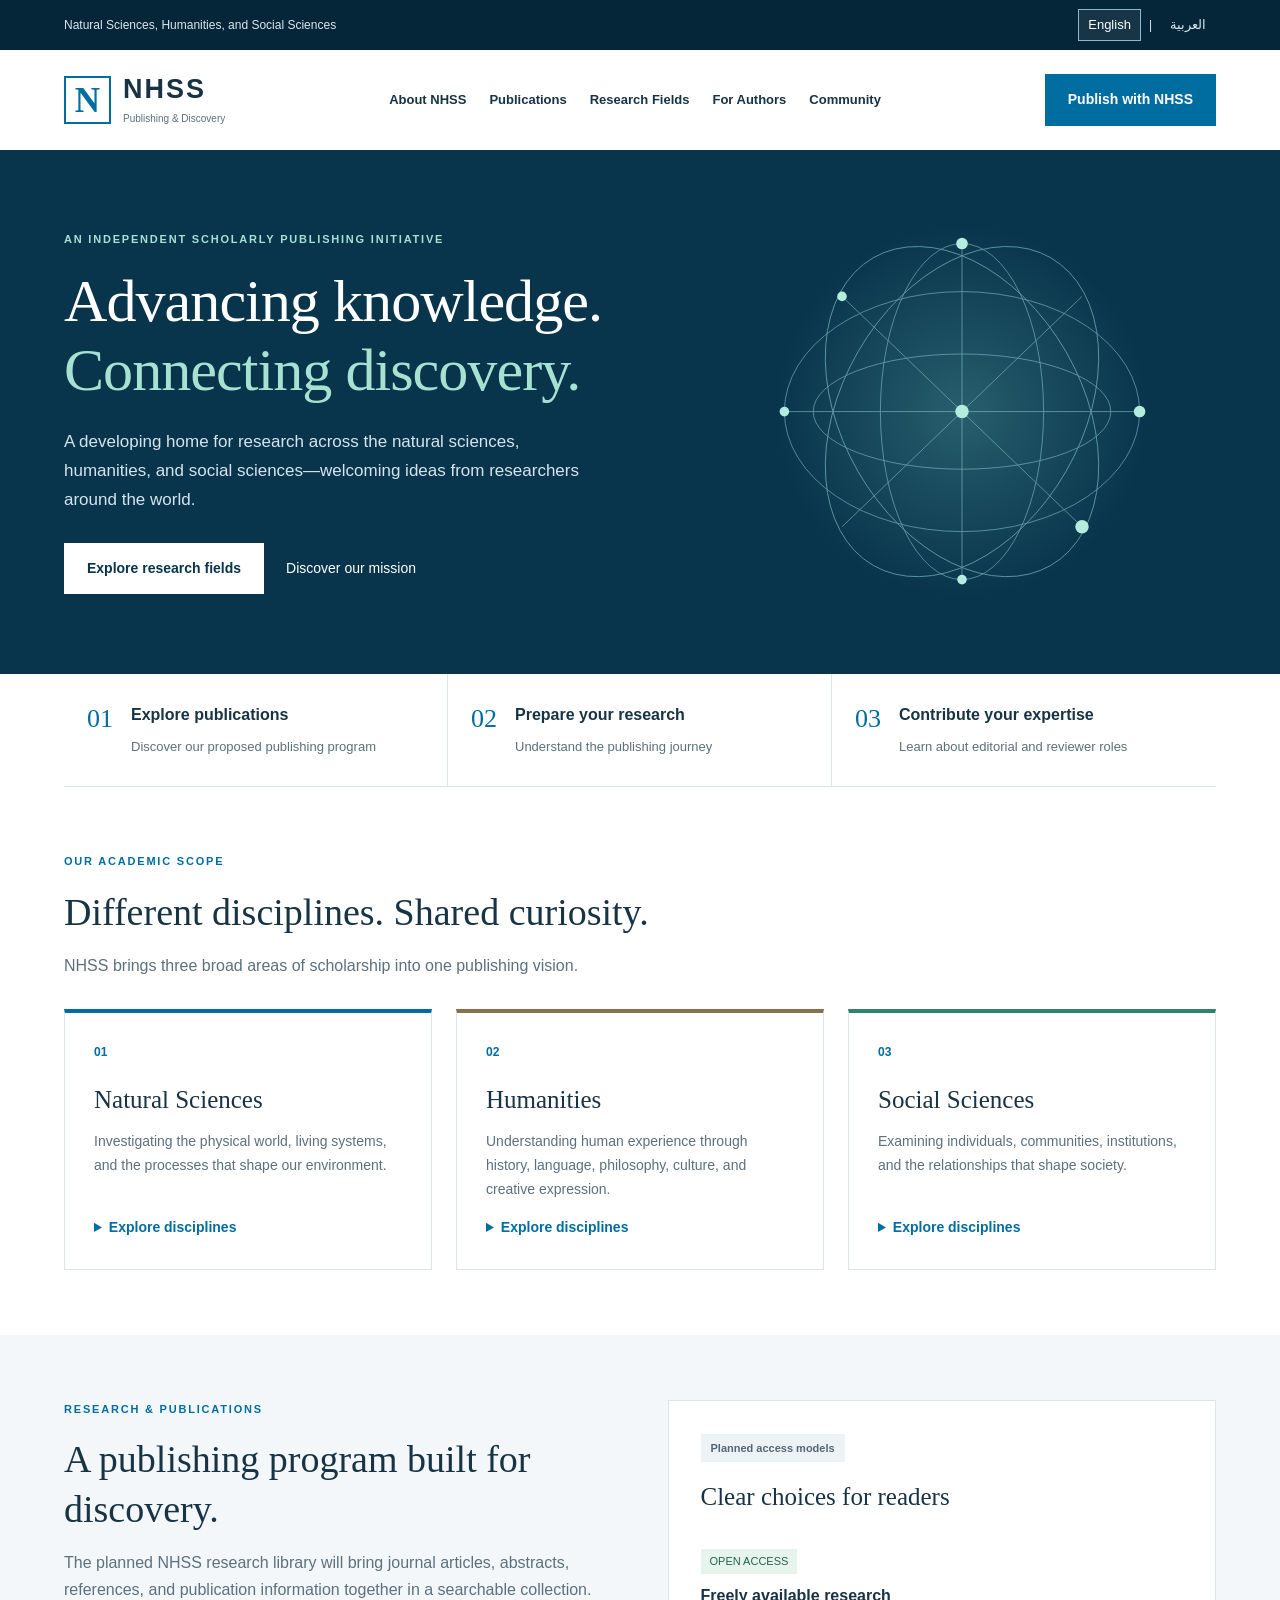
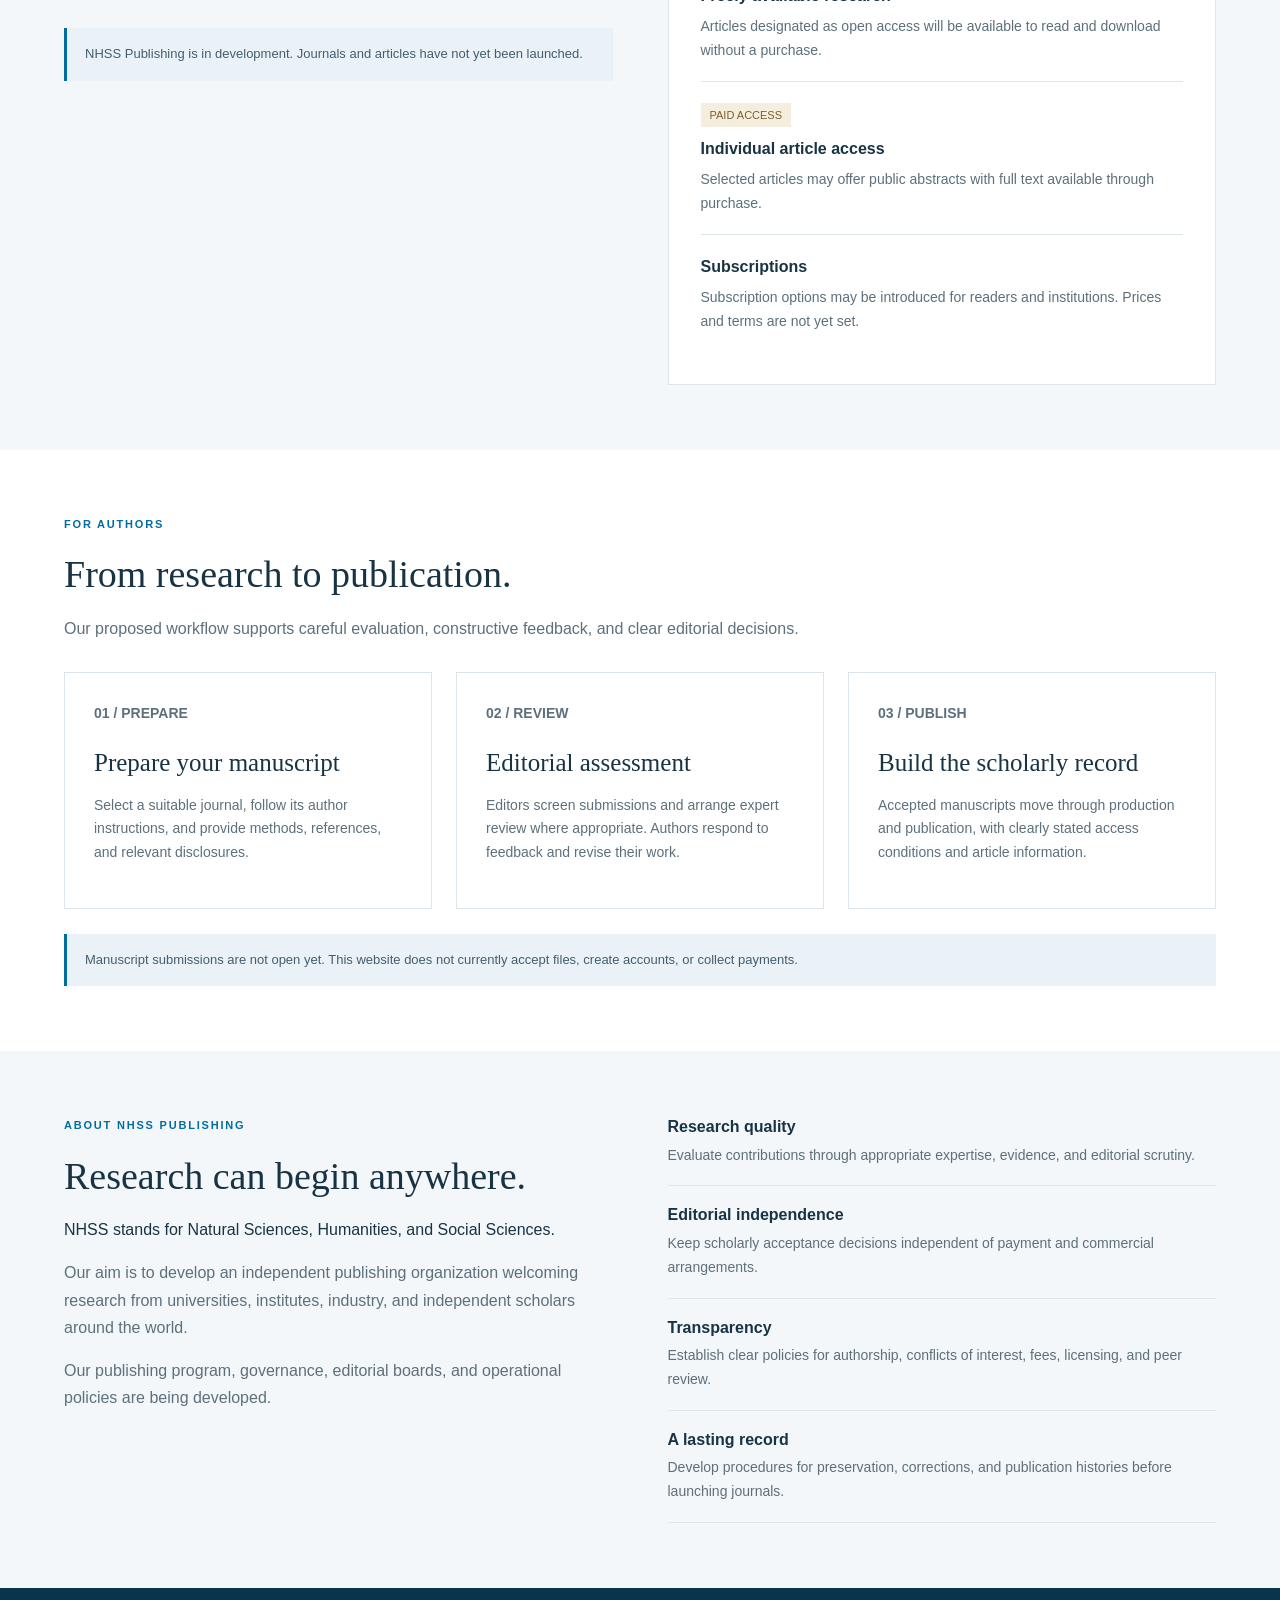
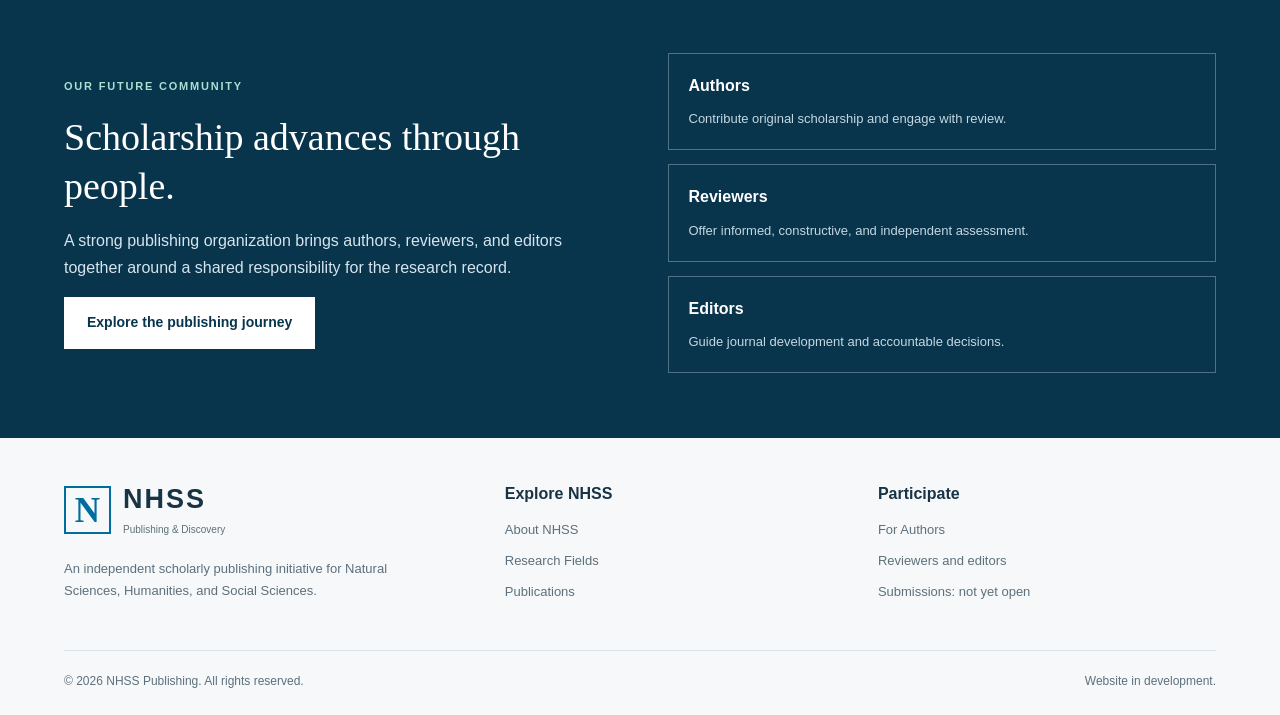
==== index.html @ a308e234 "Update print statement from 'Hello' to 'Goodbye'" ====
<!DOCTYPE html>
<html lang="en" dir="ltr">
<head>
  <meta charset="UTF-8">
  <meta name="viewport" content="width=device-width, initial-scale=1">

  <title>NHSS Publishing | Research & Discovery</title>

  <meta
    name="description"
    content="Independent scholarly publishing in Natural Sciences, Humanities, and Social Sciences."
  >

  <style>
    :root {
      --navy: #08344c;
      --dark: #052638;
      --blue: #006da0;
      --mint: #a7e1d2;
      --ink: #183344;
      --muted: #5d707c;
      --line: #dce5eb;
      --light: #f3f7fa;
    }

    * { box-sizing: border-box; }

    html {
      scroll-behavior: smooth;
      scroll-padding-top: 25px;
    }

    body {
      margin: 0;
      color: var(--ink);
      background: white;
      font-family: Arial, Tahoma, sans-serif;
      line-height: 1.7;
    }

    a { color: inherit; text-decoration: none; }
    button { font: inherit; cursor: pointer; }

    a:focus-visible,
    button:focus-visible,
    summary:focus-visible {
      outline: 3px solid #d79c28;
      outline-offset: 5px;
    }

    .container {
      width: min(1180px, 90%);
      margin-inline: auto;
    }

    .skip-link {
      position: absolute;
      top: -100px;
      inset-inline-start: 12px;
      z-index: 10;
      padding: 10px 16px;
      background: white;
    }

    .skip-link:focus { top: 12px; }

    .utility {
      background: var(--dark);
      color: #dbe8ef;
      font-size: 12px;
    }

    .utility-inner {
      display: flex;
      align-items: center;
      justify-content: space-between;
      gap: 15px;
      padding-block: 9px;
    }

    .languages {
      display: flex;
      align-items: center;
      gap: 8px;
      flex-shrink: 0;
    }

    .language-button {
      padding: 4px 9px;
      border: 1px solid transparent;
      background: transparent;
      color: #dbe8ef;
      font-size: 13px;
    }

    .language-button[aria-pressed="true"] {
      border-color: #8db7ca;
      color: white;
      background: #ffffff12;
    }

    .header-inner {
      display: flex;
      align-items: center;
      justify-content: space-between;
      gap: 24px;
      padding-block: 23px;
    }

    .brand {
      display: inline-flex;
      align-items: center;
      gap: 12px;
      flex-shrink: 0;
    }

    .brand-mark {
      display: grid;
      place-items: center;
      width: 47px;
      height: 48px;
      border: 2px solid var(--blue);
      color: var(--blue);
      font: bold 35px/1 Georgia, serif;
    }

    .brand-name {
      display: block;
      font-size: 27px;
      font-weight: 800;
      letter-spacing: 2px;
      line-height: 1.2;
    }

    .brand-subtitle {
      display: block;
      margin-top: 5px;
      font-size: 10px;
      color: var(--muted);
    }

    .main-nav {
      display: flex;
      align-items: center;
      gap: 23px;
      font-size: 13px;
      font-weight: bold;
    }

    .main-nav a:hover,
    .footer-links a:hover {
      color: var(--blue);
      text-decoration: underline;
      text-underline-offset: 5px;
    }

    .menu-toggle {
      display: none;
      padding: 7px 12px;
      border: 1px solid var(--line);
      background: white;
      color: var(--ink);
    }

    .button {
      display: inline-flex;
      align-items: center;
      justify-content: center;
      gap: 10px;
      padding: 13px 22px;
      border: 1px solid var(--blue);
      background: var(--blue);
      color: white;
      font-size: 14px;
      font-weight: bold;
    }

    .button:hover { background: #005781; }

    .button-light {
      background: white;
      color: var(--navy);
      border-color: white;
    }

    .button-light:hover { background: #eaf3f7; }

    .hero {
      overflow: hidden;
      background: var(--navy);
      color: white;
    }

    .hero-inner {
      display: grid;
      grid-template-columns: 1.2fr 1fr;
      align-items: center;
      gap: 35px;
      min-height: 480px;
      padding-block: 60px;
    }

    .eyebrow {
      margin: 0 0 17px;
      color: var(--blue);
      font-size: 11px;
      font-weight: bold;
      letter-spacing: 1.8px;
      text-transform: uppercase;
    }

    .hero .eyebrow,
    .community .eyebrow { color: var(--mint); }

    h1, h2, h3, p { margin-top: 0; }

    h1 {
      margin-bottom: 24px;
      font: normal clamp(40px, 4.7vw, 61px)/1.15 Georgia, serif;
      letter-spacing: -1px;
    }

    .hero-accent { color: var(--mint); }

    .hero-description {
      max-width: 540px;
      margin-bottom: 28px;
      color: #d6e5ed;
      font-size: 17px;
    }

    .hero-actions {
      display: flex;
      align-items: center;
      flex-wrap: wrap;
      gap: 22px;
    }

    .hero-link { font-size: 14px; }
    .hero-link:hover { text-decoration: underline; }

    .science-art {
      width: 100%;
      max-width: 480px;
      justify-self: center;
    }

    .pathways {
      display: grid;
      grid-template-columns: repeat(3, 1fr);
      border-bottom: 1px solid var(--line);
    }

    .pathway {
      display: flex;
      gap: 18px;
      padding: 27px 23px;
      border-inline-end: 1px solid var(--line);
    }

    .pathway:last-child { border-inline-end: 0; }
    .pathway:hover { background: var(--light); }

    .pathway-number {
      color: var(--blue);
      font: 26px/1.4 Georgia, serif;
    }

    .pathway strong {
      display: block;
      margin-bottom: 4px;
      font-size: 16px;
    }

    .pathway small {
      color: var(--muted);
      font-size: 13px;
    }

    .section { padding-block: 65px; }
    .section-light { background: var(--light); }

    h2 {
      margin-bottom: 15px;
      font: normal clamp(29px, 3vw, 38px)/1.3 Georgia, serif;
    }

    h3 {
      margin-bottom: 14px;
      font: normal 25px/1.35 Georgia, serif;
    }

    .section-intro {
      max-width: 740px;
      color: var(--muted);
    }

    .section-heading { margin-bottom: 30px; }

    .three-column {
      display: grid;
      grid-template-columns: repeat(3, 1fr);
      gap: 24px;
    }

    .field-card,
    .feature-card {
      display: flex;
      flex-direction: column;
      padding: 29px;
      border: 1px solid var(--line);
      background: white;
    }

    .field-card { border-top: 4px solid var(--blue); }
    .field-card:nth-child(2) { border-top-color: #8b6f47; }
    .field-card:nth-child(3) { border-top-color: #338270; }

    .field-index,
    .feature-step {
      margin-bottom: 20px;
      color: var(--blue);
      font-size: 12px;
      font-weight: bold;
    }

    .field-card p,
    .feature-card p {
      color: var(--muted);
      font-size: 14px;
    }

    details { margin-top: auto; }

    summary {
      color: var(--blue);
      font-size: 14px;
      font-weight: bold;
      cursor: pointer;
    }

    details ul {
      padding-inline-start: 22px;
      color: var(--muted);
      font-size: 14px;
    }

    .publication-layout,
    .mission-layout,
    .community-inner {
      display: grid;
      grid-template-columns: 1fr 1fr;
      gap: 55px;
    }

    .publication-panel {
      padding: 32px;
      border: 1px solid var(--line);
      background: white;
    }

    .status-label {
      display: inline-block;
      margin-bottom: 18px;
      padding: 5px 10px;
      background: #edf2f5;
      color: #516775;
      font-size: 11px;
      font-weight: bold;
    }

    .access-row {
      padding-block: 18px;
      border-bottom: 1px solid var(--line);
    }

    .access-row:last-child { border-bottom: 0; }
    .access-row strong { display: block; margin-bottom: 6px; }

    .access-row p {
      margin-bottom: 0;
      color: var(--muted);
      font-size: 14px;
    }

    .access-tag {
      display: inline-block;
      margin-bottom: 8px;
      padding: 3px 9px;
      background: #e7f4ed;
      color: #22634c;
      font-size: 11px;
    }

    .access-tag-paid {
      background: #f5eddd;
      color: #7c602d;
    }

    .notice {
      margin-top: 25px;
      padding: 15px 18px;
      border-inline-start: 3px solid var(--blue);
      background: #eaf2f7;
      color: #435e70;
      font-size: 13px;
    }

    .principle {
      padding: 18px 0;
      border-bottom: 1px solid var(--line);
    }

    .principle:first-child { padding-top: 0; }

    .principle h3,
    .footer-title {
      font-family: Arial, Tahoma, sans-serif;
      font-size: 16px;
      font-weight: bold;
      margin-bottom: 6px;
    }

    .principle p {
      margin-bottom: 0;
      color: var(--muted);
      font-size: 14px;
    }

    .community {
      background: var(--navy);
      color: white;
    }

    .community p { color: #d6e5ed; }
    .community-inner { align-items: center; }
    .community-options { display: grid; gap: 14px; }

    .community-option {
      padding: 18px 20px;
      border: 1px solid #507184;
    }

    .community-option strong { display: block; margin-bottom: 5px; }

    .community-option span {
      color: #c4d8e3;
      font-size: 13px;
    }

    footer {
      padding-block: 45px 24px;
      background: #f6f8fa;
    }

    .footer-top {
      display: grid;
      grid-template-columns: 1.2fr 1fr 1fr;
      gap: 35px;
    }

    .footer-description {
      max-width: 380px;
      margin-top: 20px;
      color: var(--muted);
      font-size: 13px;
    }

    .footer-title { margin-bottom: 14px; }

    .footer-links {
      display: grid;
      gap: 9px;
      color: var(--muted);
      font-size: 13px;
    }

    .footer-bottom {
      display: flex;
      justify-content: space-between;
      flex-wrap: wrap;
      gap: 10px;
      margin-top: 35px;
      padding-top: 20px;
      border-top: 1px solid var(--line);
      color: var(--muted);
      font-size: 12px;
    }

    html[lang="ar"] body { line-height: 1.95; }

    html[lang="ar"] h1,
    html[lang="ar"] h2,
    html[lang="ar"] h3 {
      font-family: Tahoma, Arial, sans-serif;
      letter-spacing: normal;
      line-height: 1.5;
    }

    html[lang="ar"] h1 {
      font-size: clamp(34px, 4vw, 51px);
    }

    html[lang="ar"] .eyebrow { letter-spacing: normal; }

    @media (max-width: 1000px) {
      .header-inner { flex-wrap: wrap; }

      .main-nav {
        justify-content: center;
        order: 3;
        width: 100%;
        flex-wrap: wrap;
      }

      .field-card { padding: 23px; }
      .publication-layout { gap: 30px; }
    }

    @media (max-width: 700px) {
      .container { width: 88%; }
      .utility-scope { display: none; }
      .utility-inner { justify-content: center; }
      .header-inner { gap: 18px; padding-block: 19px; }
      .brand-name { font-size: 23px; }
      .brand-mark { width: 42px; height: 44px; font-size: 31px; }
      .menu-toggle { display: block; }
      .header-action { display: none; }

      .main-nav {
        display: none;
        flex-direction: column;
        align-items: flex-start;
        gap: 16px;
        padding-top: 15px;
      }

      .main-nav.open { display: flex; }

      .hero-inner {
        grid-template-columns: 1fr;
        padding-block: 42px 20px;
      }

      .hero-description { font-size: 16px; }
      .science-art { max-width: 290px; max-height: 220px; }

      .pathways,
      .three-column,
      .publication-layout,
      .mission-layout,
      .community-inner,
      .footer-top {
        grid-template-columns: 1fr;
      }

      .pathway {
        padding: 20px 0;
        border-inline-end: 0;
        border-bottom: 1px solid var(--line);
      }

      .pathway:last-child { border-bottom: 0; }
      .section { padding-block: 44px; }
      .mission-layout, .community-inner { gap: 30px; }
    }

    @media (prefers-reduced-motion: reduce) {
      html { scroll-behavior: auto; }
    }
  </style>
</head>

<body>
  <a class="skip-link" href="#main-content" data-i18n="skip">
    Skip to content
  </a>

  <div class="utility">
    <div class="container utility-inner">
      <span class="utility-scope" data-i18n="scope">
        Natural Sciences, Humanities, and Social Sciences
      </span>

      <div class="languages" role="group" aria-label="Language / اللغة">
        <button
          type="button"
          class="language-button"
          data-language="en"
          aria-pressed="true"
          lang="en"
        >English</button>

        <span aria-hidden="true">|</span>

        <button
          type="button"
          class="language-button"
          data-language="ar"
          aria-pressed="false"
          lang="ar"
        >العربية</button>
      </div>
    </div>
  </div>

  <header>
    <div class="container header-inner">
      <a class="brand" href="#home">
        <span class="brand-mark" aria-hidden="true">N</span>
        <span>
          <bdi class="brand-name">NHSS</bdi>
          <span class="brand-subtitle" data-i18n="brandSubtitle">
            Publishing & Discovery
          </span>
        </span>
      </a>

      <button
          class="menu-toggle"
          type="button"
          aria-controls="main-navigation"
          aria-expanded="false"
          data-i18n="menu"
      >Menu</button>

      <nav class="main-nav" id="main-navigation" aria-label="Main navigation">
        <a href="#about" data-i18n="navAbout">About NHSS</a>
        <a href="#publications" data-i18n="navPublications">Publications</a>
        <a href="#research-fields" data-i18n="navFields">Research Fields</a>
        <a href="#authors" data-i18n="navAuthors">For Authors</a>
        <a href="#community" data-i18n="navCommunity">Community</a>
      </nav>

      <a class="button header-action" href="#authors" data-i18n="publishButton">
        Publish with NHSS
      </a>
    </div>
  </header>

  <main id="main-content">
    <section class="hero" id="home" aria-labelledby="hero-title">
      <div class="container hero-inner">
        <div>
          <p class="eyebrow" data-i18n="heroEyebrow">
            An independent scholarly publishing initiative
          </p>

          <h1 id="hero-title">
            <span data-i18n="heroTitle">Advancing knowledge.</span><br>
            <span class="hero-accent" data-i18n="heroAccent">
              Connecting discovery.
            </span>
          </h1>

          <p class="hero-description" data-i18n="heroDescription">
            A developing home for research across the natural sciences,
            humanities, and social sciences—welcoming ideas from
            researchers around the world.
          </p>

          <div class="hero-actions">
            <a class="button button-light" href="#research-fields"
               data-i18n="exploreButton">Explore research fields</a>

            <a class="hero-link" href="#about" data-i18n="missionButton">
              Discover our mission
            </a>
          </div>
        </div>

        <svg class="science-art" viewBox="0 0 500 420"
             aria-hidden="true" focusable="false">
          <defs>
            <radialGradient id="glow">
              <stop offset="0%" stop-color="#85dfcf" stop-opacity=".25"/>
              <stop offset="100%" stop-color="#85dfcf" stop-opacity="0"/>
            </radialGradient>
          </defs>

          <circle cx="250" cy="210" r="195" fill="url(#glow)"/>

          <g fill="none" stroke="#8cc6d1" stroke-width=".9" opacity=".65">
            <ellipse cx="250" cy="210" rx="185" ry="125"/>
            <ellipse cx="250" cy="210" rx="185" ry="125"
                     transform="rotate(60 250 210)"/>
            <ellipse cx="250" cy="210" rx="185" ry="125"
                     transform="rotate(120 250 210)"/>
            <ellipse cx="250" cy="210" rx="85" ry="175"/>
            <ellipse cx="250" cy="210" rx="155" ry="60"/>
            <path d="M65 210H435 M250 35V385"/>
            <path d="M125 90L375 330 M125 330L375 90"/>
          </g>

          <g fill="#b4eddd">
            <circle cx="250" cy="35" r="6"/>
            <circle cx="65" cy="210" r="5"/>
            <circle cx="435" cy="210" r="6"/>
            <circle cx="250" cy="385" r="5"/>
            <circle cx="125" cy="90" r="5"/>
            <circle cx="375" cy="330" r="7"/>
            <circle cx="250" cy="210" r="7"/>
          </g>
        </svg>
      </div>
    </section>

    <div class="container pathways">
      <a class="pathway" href="#publications">
        <span class="pathway-number">01</span>
        <span>
          <strong data-i18n="path1Title">Explore publications</strong>
          <small data-i18n="path1Text">Discover our proposed publishing program</small>
        </span>
      </a>

      <a class="pathway" href="#authors">
        <span class="pathway-number">02</span>
        <span>
          <strong data-i18n="path2Title">Prepare your research</strong>
          <small data-i18n="path2Text">Understand the publishing journey</small>
        </span>
      </a>

      <a class="pathway" href="#community">
        <span class="pathway-number">03</span>
        <span>
          <strong data-i18n="path3Title">Contribute your expertise</strong>
          <small data-i18n="path3Text">Learn about editorial and reviewer roles</small>
        </span>
      </a>
    </div>

    <section class="section" id="research-fields">
      <div class="container">
        <div class="section-heading">
          <p class="eyebrow" data-i18n="fieldsEyebrow">Our academic scope</p>
          <h2 data-i18n="fieldsTitle">Different disciplines. Shared curiosity.</h2>
          <p class="section-intro" data-i18n="fieldsIntro">
            NHSS brings three broad areas of scholarship into one publishing vision.
          </p>
        </div>

        <div class="three-column">
          <article class="field-card">
            <span class="field-index">01</span>
            <h3 data-i18n="naturalTitle">Natural Sciences</h3>
            <p data-i18n="naturalText">
              Investigating the physical world, living systems, and the
              processes that shape our environment.
            </p>
            <details>
              <summary data-i18n="disciplines">Explore disciplines</summary>
              <ul>
                <li data-i18n="natural1">Physics and astronomy</li>
                <li data-i18n="natural2">Chemistry</li>
                <li data-i18n="natural3">Biology and life sciences</li>
                <li data-i18n="natural4">Earth and environmental sciences</li>
              </ul>
            </details>
          </article>

          <article class="field-card">
            <span class="field-index">02</span>
            <h3 data-i18n="humanitiesTitle">Humanities</h3>
            <p data-i18n="humanitiesText">
              Understanding human experience through history, language,
              philosophy, culture, and creative expression.
            </p>
            <details>
              <summary data-i18n="disciplines">Explore disciplines</summary>
              <ul>
                <li data-i18n="humanities1">History and archaeology</li>
                <li data-i18n="humanities2">Languages and literature</li>
                <li data-i18n="humanities3">Philosophy</li>
                <li data-i18n="humanities4">Arts and cultural studies</li>
              </ul>
            </details>
          </article>

          <article class="field-card">
            <span class="field-index">03</span>
            <h3 data-i18n="socialTitle">Social Sciences</h3>
            <p data-i18n="socialText">
              Examining individuals, communities, institutions, and
              the relationships that shape society.
            </p>
            <details>
              <summary data-i18n="disciplines">Explore disciplines</summary>
              <ul>
                <li data-i18n="social1">Psychology and sociology</li>
                <li data-i18n="social2">Economics</li>
                <li data-i18n="social3">Political science</li>
                <li data-i18n="social4">Anthropology and education</li>
              </ul>
            </details>
          </article>
        </div>
      </div>
    </section>

    <section class="section section-light" id="publications">
      <div class="container publication-layout">
        <div>
          <p class="eyebrow" data-i18n="publicationsEyebrow">Research & publications</p>
          <h2 data-i18n="publicationsTitle">
            A publishing program built for discovery.
          </h2>
          <p class="section-intro" data-i18n="publicationsIntro">
            The planned NHSS research library will bring journal articles,
            abstracts, references, and publication information together
            in a searchable collection.
          </p>
          <div class="notice" data-i18n="launchNotice">
            NHSS Publishing is in development. Journals and articles
            have not yet been launched.
          </div>
        </div>

        <div class="publication-panel">
          <span class="status-label" data-i18n="accessLabel">Planned access models</span>
          <h3 data-i18n="accessTitle">Clear choices for readers</h3>

          <div class="access-row">
            <span class="access-tag" data-i18n="openTag">OPEN ACCESS</span>
            <strong data-i18n="openTitle">Freely available research</strong>
            <p data-i18n="openText">
              Articles designated as open access will be available
              to read and download without a purchase.
            </p>
          </div>

          <div class="access-row">
            <span class="access-tag access-tag-paid" data-i18n="paidTag">PAID ACCESS</span>
            <strong data-i18n="paidTitle">Individual article access</strong>
            <p data-i18n="paidText">
              Selected articles may offer public abstracts with full text
              available through purchase.
            </p>
          </div>

          <div class="access-row">
            <strong data-i18n="subscriptionTitle">Subscriptions</strong>
            <p data-i18n="subscriptionText">
              Subscription options may be introduced for readers and
              institutions. Prices and terms are not yet set.
            </p>
          </div>
        </div>
      </div>
    </section>

    <section class="section" id="authors">
      <div class="container">
        <div class="section-heading">
          <p class="eyebrow" data-i18n="authorsEyebrow">For authors</p>
          <h2 data-i18n="authorsTitle">From research to publication.</h2>
          <p class="section-intro" data-i18n="authorsIntro">
            Our proposed workflow supports careful evaluation, constructive
            feedback, and clear editorial decisions.
          </p>
        </div>

        <div class="three-column">
          <article class="feature-card">
            <p class="feature-step" data-i18n="step1">01 / PREPARE</p>
            <h3 data-i18n="prepareTitle">Prepare your manuscript</h3>
            <p data-i18n="prepareText">
              Select a suitable journal, follow its author instructions,
              and provide methods, references, and relevant disclosures.
            </p>
          </article>

          <article class="feature-card">
            <p class="feature-step" data-i18n="step2">02 / REVIEW</p>
            <h3 data-i18n="reviewTitle">Editorial assessment</h3>
            <p data-i18n="reviewText">
              Editors screen submissions and arrange expert review where
              appropriate. Authors respond to feedback and revise their work.
            </p>
          </article>

          <article class="feature-card">
            <p class="feature-step" data-i18n="step3">03 / PUBLISH</p>
            <h3 data-i18n="recordTitle">Build the scholarly record</h3>
            <p data-i18n="recordText">
              Accepted manuscripts move through production and publication,
              with clearly stated access conditions and article information.
            </p>
          </article>
        </div>

        <div class="notice" data-i18n="submissionNotice">
          Manuscript submissions are not open yet. This website does not
          currently accept files, create accounts, or collect payments.
        </div>
      </div>
    </section>

    <section class="section section-light" id="about">
      <div class="container mission-layout">
        <div>
          <p class="eyebrow" data-i18n="aboutEyebrow">About NHSS Publishing</p>
          <h2 data-i18n="aboutTitle">Research can begin anywhere.</h2>

          <p data-i18n="aboutMeaning">
            NHSS stands for Natural Sciences, Humanities, and Social Sciences.
          </p>

          <p class="section-intro" data-i18n="aboutText">
            Our aim is to develop an independent publishing organization
            welcoming research from universities, institutes, industry,
            and independent scholars around the world.
          </p>

          <p class="section-intro" data-i18n="aboutStatus">
            Our publishing program, governance, editorial boards, and
            operational policies are being developed.
          </p>
        </div>

        <div>
          <article class="principle">
            <h3 data-i18n="qualityTitle">Research quality</h3>
            <p data-i18n="qualityText">
              Evaluate contributions through appropriate expertise,
              evidence, and editorial scrutiny.
            </p>
          </article>

          <article class="principle">
            <h3 data-i18n="independenceTitle">Editorial independence</h3>
            <p data-i18n="independenceText">
              Keep scholarly acceptance decisions independent of payment
              and commercial arrangements.
            </p>
          </article>

          <article class="principle">
            <h3 data-i18n="transparencyTitle">Transparency</h3>
            <p data-i18n="transparencyText">
              Establish clear policies for authorship, conflicts of interest,
              fees, licensing, and peer review.
            </p>
          </article>

          <article class="principle">
            <h3 data-i18n="preservationTitle">A lasting record</h3>
            <p data-i18n="preservationText">
              Develop procedures for preservation, corrections, and
              publication histories before launching journals.
            </p>
          </article>
        </div>
      </div>
    </section>

    <section class="section community" id="community">
      <div class="container community-inner">
        <div>
          <p class="eyebrow" data-i18n="communityEyebrow">Our future community</p>
          <h2 data-i18n="communityTitle">Scholarship advances through people.</h2>
          <p data-i18n="communityText">
            A strong publishing organization brings authors, reviewers,
            and editors together around a shared responsibility
            for the research record.
          </p>
          <a class="button button-light" href="#authors" data-i18n="journeyButton">
            Explore the publishing journey
          </a>
        </div>

        <div class="community-options">
          <div class="community-option">
            <strong data-i18n="roleAuthors">Authors</strong>
            <span data-i18n="roleAuthorsText">
              Contribute original scholarship and engage with review.
            </span>
          </div>

          <div class="community-option">
            <strong data-i18n="roleReviewers">Reviewers</strong>
            <span data-i18n="roleReviewersText">
              Offer informed, constructive, and independent assessment.
            </span>
          </div>

          <div class="community-option">
            <strong data-i18n="roleEditors">Editors</strong>
            <span data-i18n="roleEditorsText">
              Guide journal development and accountable decisions.
            </span>
          </div>
        </div>
      </div>
    </section>
  </main>

  <footer>
    <div class="container">
      <div class="footer-top">
        <div>
          <a class="brand" href="#home">
            <span class="brand-mark" aria-hidden="true">N</span>
            <span>
              <bdi class="brand-name">NHSS</bdi>
              <span class="brand-subtitle" data-i18n="brandSubtitle">
                Publishing & Discovery
              </span>
            </span>
          </a>

          <p class="footer-description" data-i18n="footerDescription">
            An independent scholarly publishing initiative for Natural
            Sciences, Humanities, and Social Sciences.
          </p>
        </div>

        <div>
          <h3 class="footer-title" data-i18n="footerExplore">Explore NHSS</h3>
          <nav class="footer-links" id="footer-navigation" aria-label="Footer navigation">
            <a href="#about" data-i18n="navAbout">About NHSS</a>
            <a href="#research-fields" data-i18n="navFields">Research Fields</a>
            <a href="#publications" data-i18n="navPublications">Publications</a>
          </nav>
        </div>

        <div>
          <h3 class="footer-title" data-i18n="footerParticipate">Participate</h3>
          <div class="footer-links">
            <a href="#authors" data-i18n="navAuthors">For Authors</a>
            <a href="#community" data-i18n="footerReviewers">Reviewers and editors</a>
            <span data-i18n="footerSubmissions">Submissions: not yet open</span>
          </div>
        </div>
      </div>

      <div class="footer-bottom">
        <span>
          © <span id="copyright-year"></span>
          <bdi>NHSS</bdi>
          <span data-i18n="copyright">Publishing. All rights reserved.</span>
        </span>

        <span data-i18n="development">Website in development.</span>
      </div>
    </div>
  </footer>

  <script>
    const english = {};

    document.querySelectorAll("[data-i18n]").forEach(function (element) {
      english[element.dataset.i18n] = element.textContent.trim();
    });

    const arabic = {
      skip: "انتقل إلى المحتوى",
      scope: "العلوم الطبيعية والإنسانية والاجتماعية",
      brandSubtitle: "النشر العلمي والاكتشاف",
      menu: "القائمة",
      navAbout: "عن NHSS",
      navPublications: "المنشورات",
      navFields: "المجالات البحثية",
      navAuthors: "للمؤلفين",
      navCommunity: "المجتمع العلمي",
      publishButton: "انشر مع NHSS",

      heroEyebrow: "مبادرة مستقلة للنشر العلمي",
      heroTitle: "نرتقي بالمعرفة.",
      heroAccent: "ونفتح آفاق الاكتشاف.",
      heroDescription:
        "منصة قيد التطوير للبحوث في العلوم الطبيعية والإنسانية والاجتماعية، ترحّب بأفكار الباحثين من مختلف أنحاء العالم.",
      exploreButton: "استكشف المجالات البحثية",
      missionButton: "تعرّف على رسالتنا",

      path1Title: "استكشف المنشورات",
      path1Text: "تعرّف على برنامجنا المقترح للنشر العلمي",
      path2Title: "جهّز بحثك للنشر",
      path2Text: "تعرّف على مراحل النشر",
      path3Title: "ساهم بخبرتك",
      path3Text: "تعرّف على أدوار المحررين والمحكّمين",

      fieldsEyebrow: "نطاقنا الأكاديمي",
      fieldsTitle: "تخصصات متنوعة وشغف مشترك بالمعرفة.",
      fieldsIntro:
        "تجمع NHSS ثلاثة مجالات أكاديمية واسعة ضمن رؤية واحدة للنشر العلمي.",
      disciplines: "استكشف التخصصات",

      naturalTitle: "العلوم الطبيعية",
      naturalText:
        "دراسة العالم المادي والأنظمة الحية والعمليات التي تشكّل بيئتنا.",
      natural1: "الفيزياء وعلم الفلك",
      natural2: "الكيمياء",
      natural3: "الأحياء وعلوم الحياة",
      natural4: "علوم الأرض والبيئة",

      humanitiesTitle: "العلوم الإنسانية",
      humanitiesText:
        "فهم التجربة الإنسانية من خلال التاريخ واللغة والفلسفة والثقافة والتعبير الإبداعي.",
      humanities1: "التاريخ وعلم الآثار",
      humanities2: "اللغات والآداب",
      humanities3: "الفلسفة",
      humanities4: "الفنون والدراسات الثقافية",

      socialTitle: "العلوم الاجتماعية",
      socialText:
        "دراسة الأفراد والمجتمعات والمؤسسات والعلاقات التي تشكّل الحياة الاجتماعية.",
      social1: "علم النفس وعلم الاجتماع",
      social2: "الاقتصاد",
      social3: "العلوم السياسية",
      social4: "الأنثروبولوجيا والتربية",

      publicationsEyebrow: "البحوث والمنشورات",
      publicationsTitle: "برنامج نشر يفتح آفاق الاكتشاف.",
      publicationsIntro:
        "ستجمع مكتبة NHSS البحثية المخطط لها مقالات المجلات والملخصات والمراجع ومعلومات النشر ضمن مجموعة قابلة للبحث.",
      launchNotice:
        "منصة NHSS للنشر العلمي قيد التطوير. لم تُطلق المجلات أو المقالات بعد.",
      accessLabel: "نماذج الوصول المخطط لها",
      accessTitle: "خيارات واضحة للقرّاء",

      openTag: "الوصول المفتوح",
      openTitle: "بحوث متاحة مجانًا",
      openText:
        "ستكون المقالات المنشورة بنظام الوصول المفتوح متاحة للقراءة والتنزيل دون شراء.",
      paidTag: "الوصول المدفوع",
      paidTitle: "الوصول إلى مقالات منفردة",
      paidText:
        "قد تتاح ملخصات بعض المقالات للجميع، مع إمكانية شراء الوصول إلى النص الكامل.",
      subscriptionTitle: "الاشتراكات",
      subscriptionText:
        "قد تُطرح خيارات اشتراك للأفراد والمؤسسات. لم تُحدّد الأسعار والشروط بعد.",

      authorsEyebrow: "للمؤلفين",
      authorsTitle: "من البحث إلى النشر.",
      authorsIntro:
        "يدعم مسار العمل المقترح التقييم الدقيق والملاحظات البنّاءة والقرارات التحريرية الواضحة.",
      step1: "01 / الإعداد",
      prepareTitle: "جهّز مخطوطتك البحثية",
      prepareText:
        "اختر المجلة المناسبة واتبع إرشادات المؤلفين، مع توضيح المنهجية والمراجع والإفصاحات ذات الصلة.",
      step2: "02 / التحكيم",
      reviewTitle: "التقييم والتحكيم العلمي",
      reviewText:
        "يفحص المحررون المخطوطات ويرتبون تحكيمها بواسطة مختصين عند الاقتضاء. ويستجيب المؤلفون للملاحظات ويعدّلون أعمالهم.",
      step3: "03 / النشر",
      recordTitle: "المساهمة في السجل العلمي",
      recordText:
        "تنتقل المخطوطات المقبولة إلى الإعداد النهائي والنشر، مع توضيح شروط الوصول ومعلومات المقالة.",
      submissionNotice:
        "لم يُفتح استقبال المخطوطات بعد. لا يقبل هذا الموقع حاليًا الملفات، ولا ينشئ حسابات، ولا يستقبل مدفوعات.",

      aboutEyebrow: "عن NHSS للنشر العلمي",
      aboutTitle: "يمكن أن يبدأ البحث من أي مكان.",
      aboutMeaning:
        "يرمز اسم NHSS إلى العلوم الطبيعية والإنسانية والاجتماعية.",
      aboutText:
        "نسعى إلى تطوير مؤسسة مستقلة للنشر العلمي ترحّب ببحوث الجامعات والمعاهد والقطاع الصناعي والباحثين المستقلين حول العالم.",
      aboutStatus:
        "يجري العمل على تطوير برنامج النشر والحوكمة وهيئات التحرير والسياسات التشغيلية.",

      qualityTitle: "جودة البحث",
      qualityText:
        "تقييم المساهمات بالاستعانة بالخبرات المناسبة والأدلة والفحص التحريري.",
      independenceTitle: "الاستقلالية التحريرية",
      independenceText:
        "فصل قرارات القبول العلمي عن المدفوعات والترتيبات التجارية.",
      transparencyTitle: "الشفافية",
      transparencyText:
        "وضع سياسات واضحة للتأليف وتضارب المصالح والرسوم والتراخيص والتحكيم العلمي.",
      preservationTitle: "سجل علمي دائم",
      preservationText:
        "تطوير إجراءات الحفظ والتصحيح وتوثيق تاريخ النشر قبل إطلاق المجلات.",

      communityEyebrow: "مجتمعنا العلمي المستقبلي",
      communityTitle: "يتقدّم العلم بجهود الإنسان.",
      communityText:
        "تجمع مؤسسة النشر القوية المؤلفين والمحكّمين والمحررين حول مسؤولية مشتركة تجاه السجل البحثي.",
      journeyButton: "استكشف مراحل النشر",
      roleAuthors: "المؤلفون",
      roleAuthorsText:
        "تقديم أعمال علمية أصيلة والتفاعل مع عملية التحكيم.",
      roleReviewers: "المحكّمون",
      roleReviewersText:
        "تقديم تقييم متخصّص وبنّاء ومستقل.",
      roleEditors: "المحررون",
      roleEditorsText:
        "توجيه تطوير المجلات واتخاذ قرارات تحريرية مسؤولة.",

      footerDescription:
        "مبادرة مستقلة للنشر العلمي في العلوم الطبيعية والإنسانية والاجتماعية.",
      footerExplore: "استكشف NHSS",
      footerParticipate: "المشاركة",
      footerReviewers: "المحكّمون والمحررون",
      footerSubmissions: "استقبال البحوث: لم يُفتح بعد",
      copyright: "للنشر العلمي. جميع الحقوق محفوظة.",
      development: "الموقع قيد التطوير."
    };

    const metadata = {
      en: {
        title: "NHSS Publishing | Research & Discovery",
        description:
          "Independent scholarly publishing in Natural Sciences, Humanities, and Social Sciences.",
        mainNav: "Main navigation",
        footerNav: "Footer navigation"
      },
      ar: {
        title: "NHSS للنشر العلمي | البحث والاكتشاف",
        description:
          "مبادرة مستقلة للنشر العلمي في العلوم الطبيعية والإنسانية والاجتماعية.",
        mainNav: "التنقل الرئيسي",
        footerNav: "روابط التذييل"
      }
    };

    const menuButton = document.querySelector(".menu-toggle");
    const navigation = document.querySelector("#main-navigation");

    function closeMenu() {
      navigation.classList.remove("open");
      menuButton.setAttribute("aria-expanded", "false");
    }

    function setLanguage(language) {
      const lang = language === "ar" ? "ar" : "en";
      const dictionary = lang === "ar" ? arabic : english;

      document.documentElement.lang = lang;
      document.documentElement.dir = lang === "ar" ? "rtl" : "ltr";

      document.querySelectorAll("[data-i18n]").forEach(function (element) {
        const key = element.dataset.i18n;
        element.textContent = dictionary[key] || english[key] || "";
      });

      document.querySelectorAll("[data-language]").forEach(function (button) {
        button.setAttribute(
          "aria-pressed",
          String(button.dataset.language === lang)
        );
      });

      document.title = metadata[lang].title;

      document.querySelector('meta[name="description"]').content =
        metadata[lang].description;

      navigation.setAttribute("aria-label", metadata[lang].mainNav);

      document.querySelector("#footer-navigation").setAttribute(
        "aria-label",
        metadata[lang].footerNav
      );

      closeMenu();

      try {
        localStorage.setItem("nhss-language", lang);
      } catch (error) {
        // Language switching still works if browser storage is unavailable.
      }
    }

    document.querySelectorAll("[data-language]").forEach(function (button) {
      button.addEventListener("click", function () {
        setLanguage(button.dataset.language);
      });
    });

    menuButton.addEventListener("click", function () {
      const isOpen = navigation.classList.toggle("open");
      menuButton.setAttribute("aria-expanded", String(isOpen));
    });

    navigation.querySelectorAll("a").forEach(function (link) {
      link.addEventListener("click", closeMenu);
    });

    document.addEventListener("keydown", function (event) {
      if (event.key === "Escape" && navigation.classList.contains("open")) {
        closeMenu();
        menuButton.focus();
      }
    });

    document.querySelector("#copyright-year").textContent =
      new Date().getFullYear();

    let savedLanguage = "en";

    try {
      savedLanguage = localStorage.getItem("nhss-language") || "en";
    } catch (error) {
      // English is the default.
    }

    setLanguage(savedLanguage);
  </script>
</body>
</html>
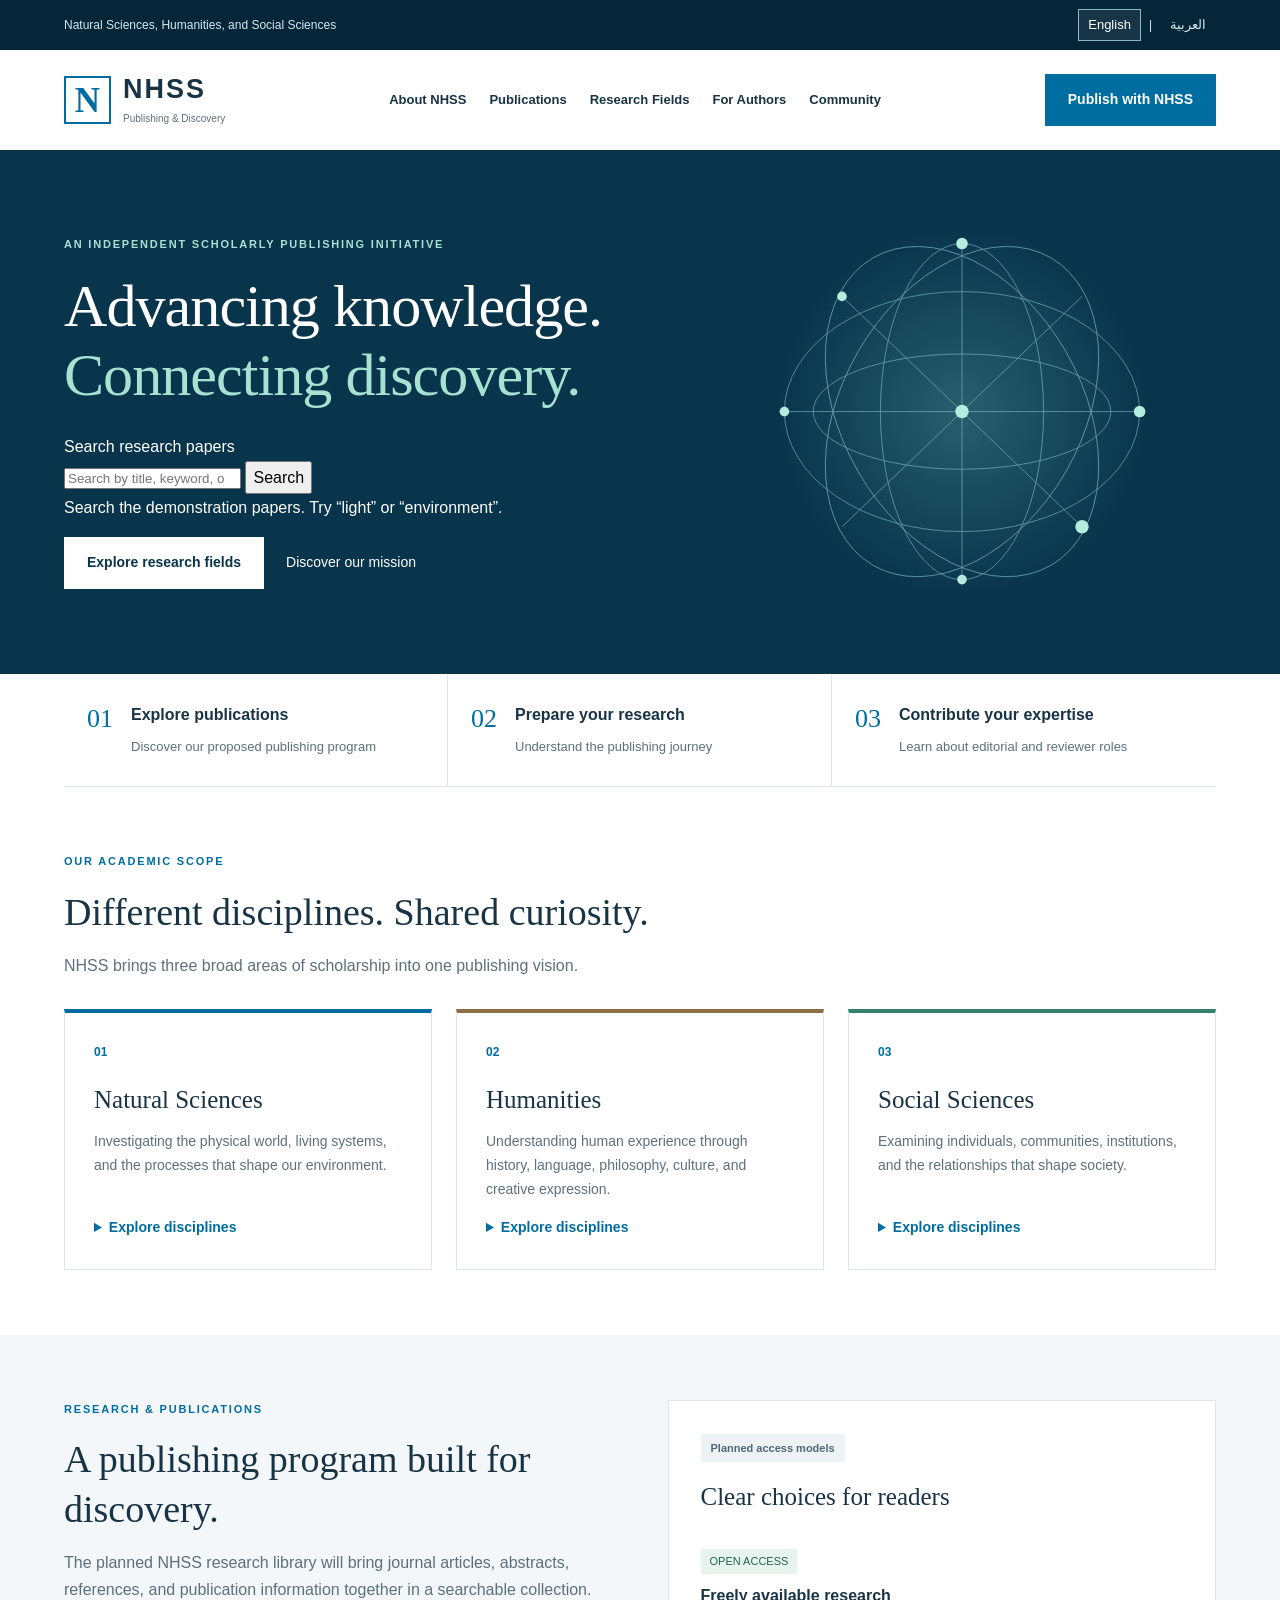
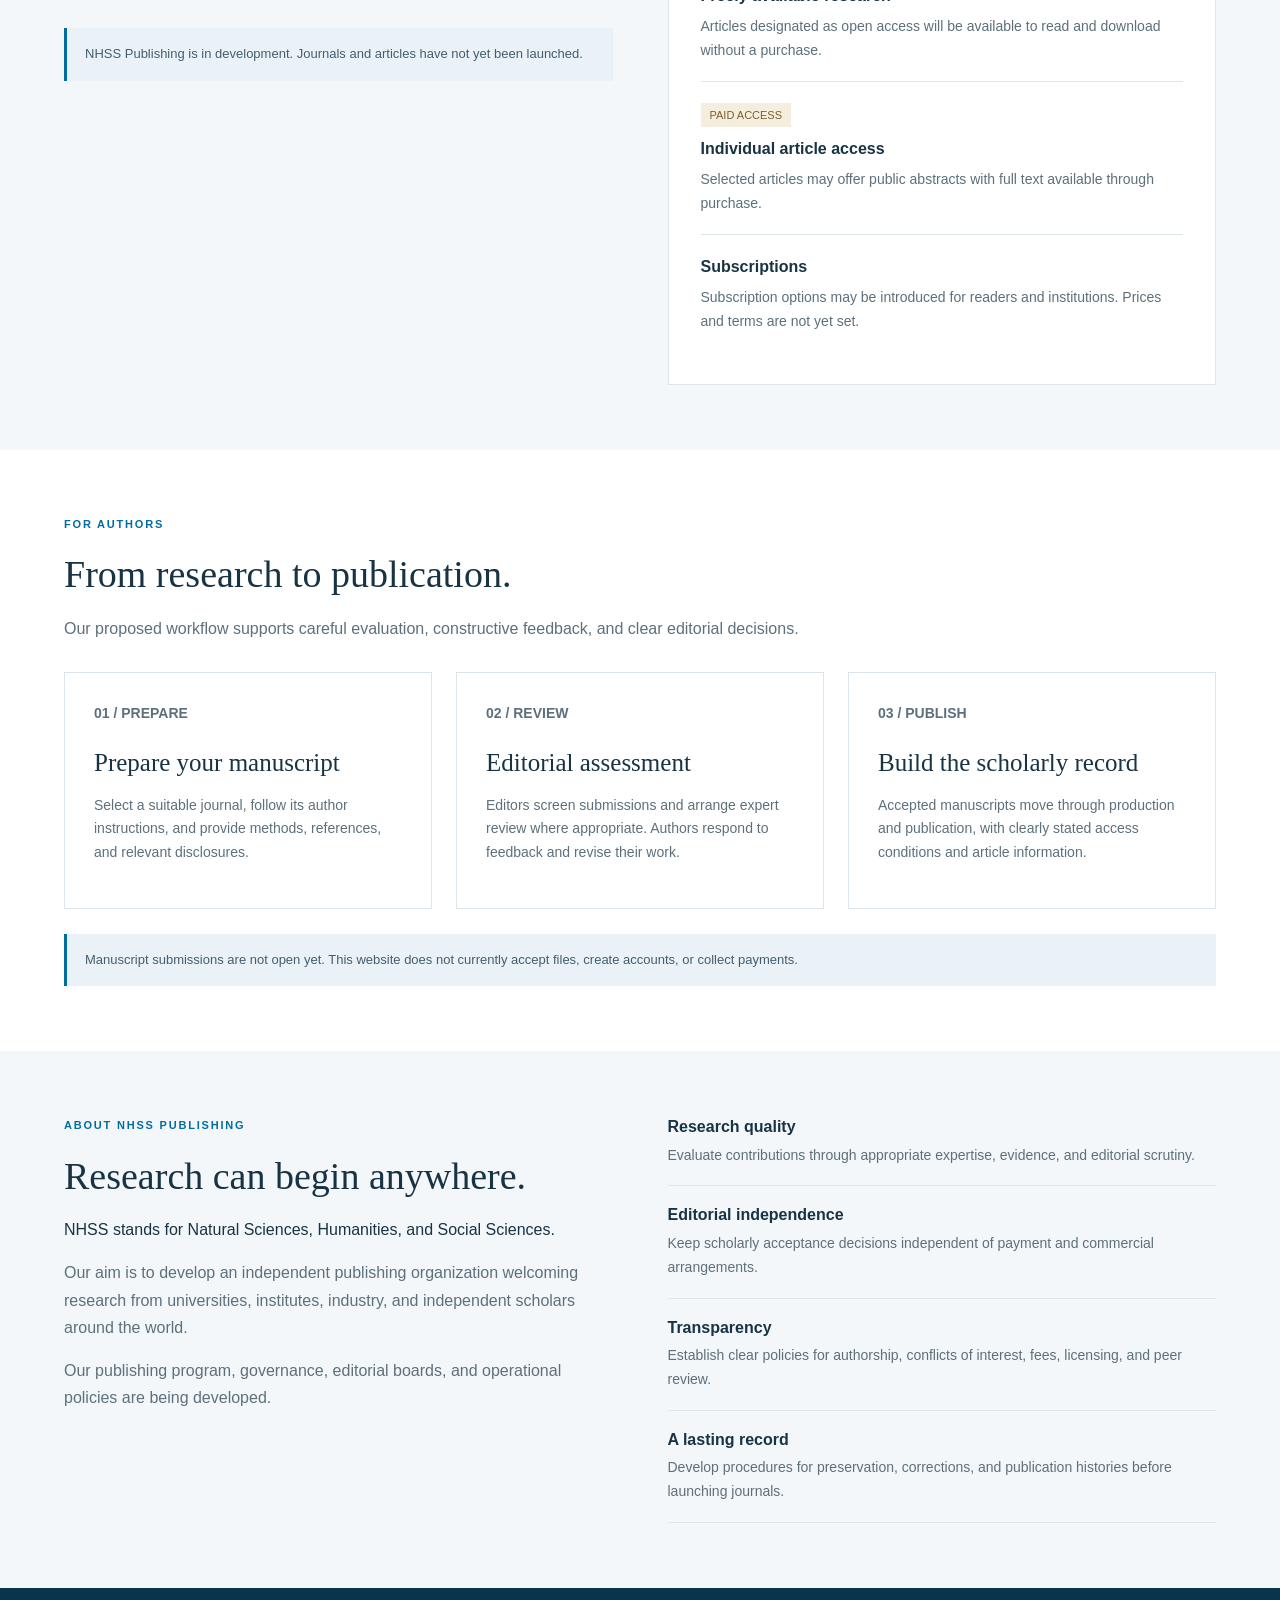
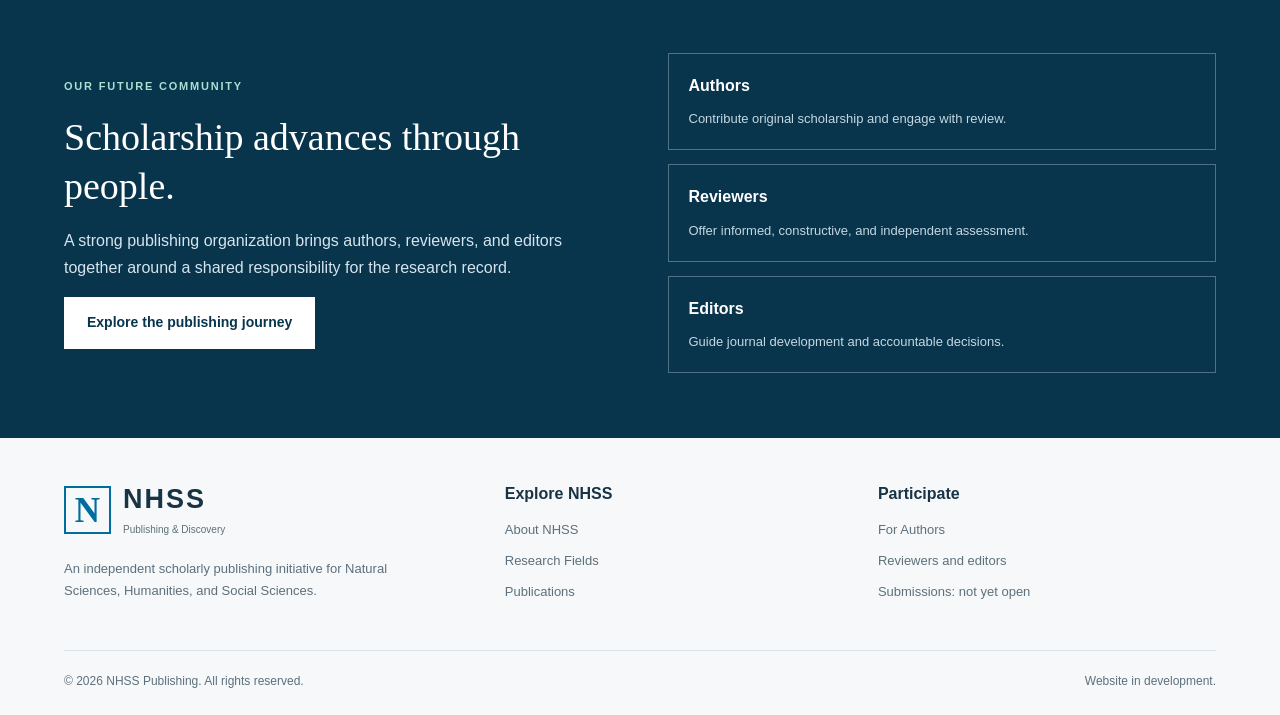
==== commit 74defa42: "Implement search form for research papers Added a search form for research papers with input and but" ====
--- a/index.html
+++ b/index.html
@@ -626,7 +626,7 @@
 
       <nav class="main-nav" id="main-navigation" aria-label="Main navigation">
         <a href="#about" data-i18n="navAbout">About NHSS</a>
-        <a href="#publications" data-i18n="navPublications">Publications</a>
+        <a href="publications.html" data-i18n="navPublications">Publications</a>
         <a href="#research-fields" data-i18n="navFields">Research Fields</a>
         <a href="#authors" data-i18n="navAuthors">For Authors</a>
         <a href="#community" data-i18n="navCommunity">Community</a>
@@ -653,11 +653,40 @@
             </span>
           </h1>
 
-          <p class="hero-description" data-i18n="heroDescription">
-            A developing home for research across the natural sciences,
-            humanities, and social sciences—welcoming ideas from
-            researchers around the world.
-          </p>
+         <form class="paper-search" id="paper-search" role="search">
+  <label for="paper-query" id="paper-search-label">
+    Search research papers
+  </label>
+
+  <div class="paper-search-row">
+    <input
+      type="search"
+      id="paper-query"
+      name="q"
+      placeholder="Search by title, keyword, or subject"
+      required
+    >
+
+    <button type="submit" id="paper-search-button">
+      Search
+    </button>
+  </div>
+
+  <p class="paper-search-hint" id="paper-search-hint">
+    Search the demonstration papers. Try “light” or “environment”.
+  </p>
+</form>
+
+<section
+  class="paper-search-results"
+  id="paper-search-results"
+  aria-labelledby="paper-results-heading"
+  hidden
+>
+  <h2 id="paper-results-heading">Search results</h2>
+  <p id="paper-results-status" role="status"></p>
+  <div id="paper-results-list"></div>
+</section>
 
           <div class="hero-actions">
             <a class="button button-light" href="#research-fields"
@@ -1021,7 +1050,7 @@
           <nav class="footer-links" id="footer-navigation" aria-label="Footer navigation">
             <a href="#about" data-i18n="navAbout">About NHSS</a>
             <a href="#research-fields" data-i18n="navFields">Research Fields</a>
-            <a href="#publications" data-i18n="navPublications">Publications</a>
+            <a href="publications.html" data-i18n="navPublications">Publications</a>
           </nav>
         </div>
 
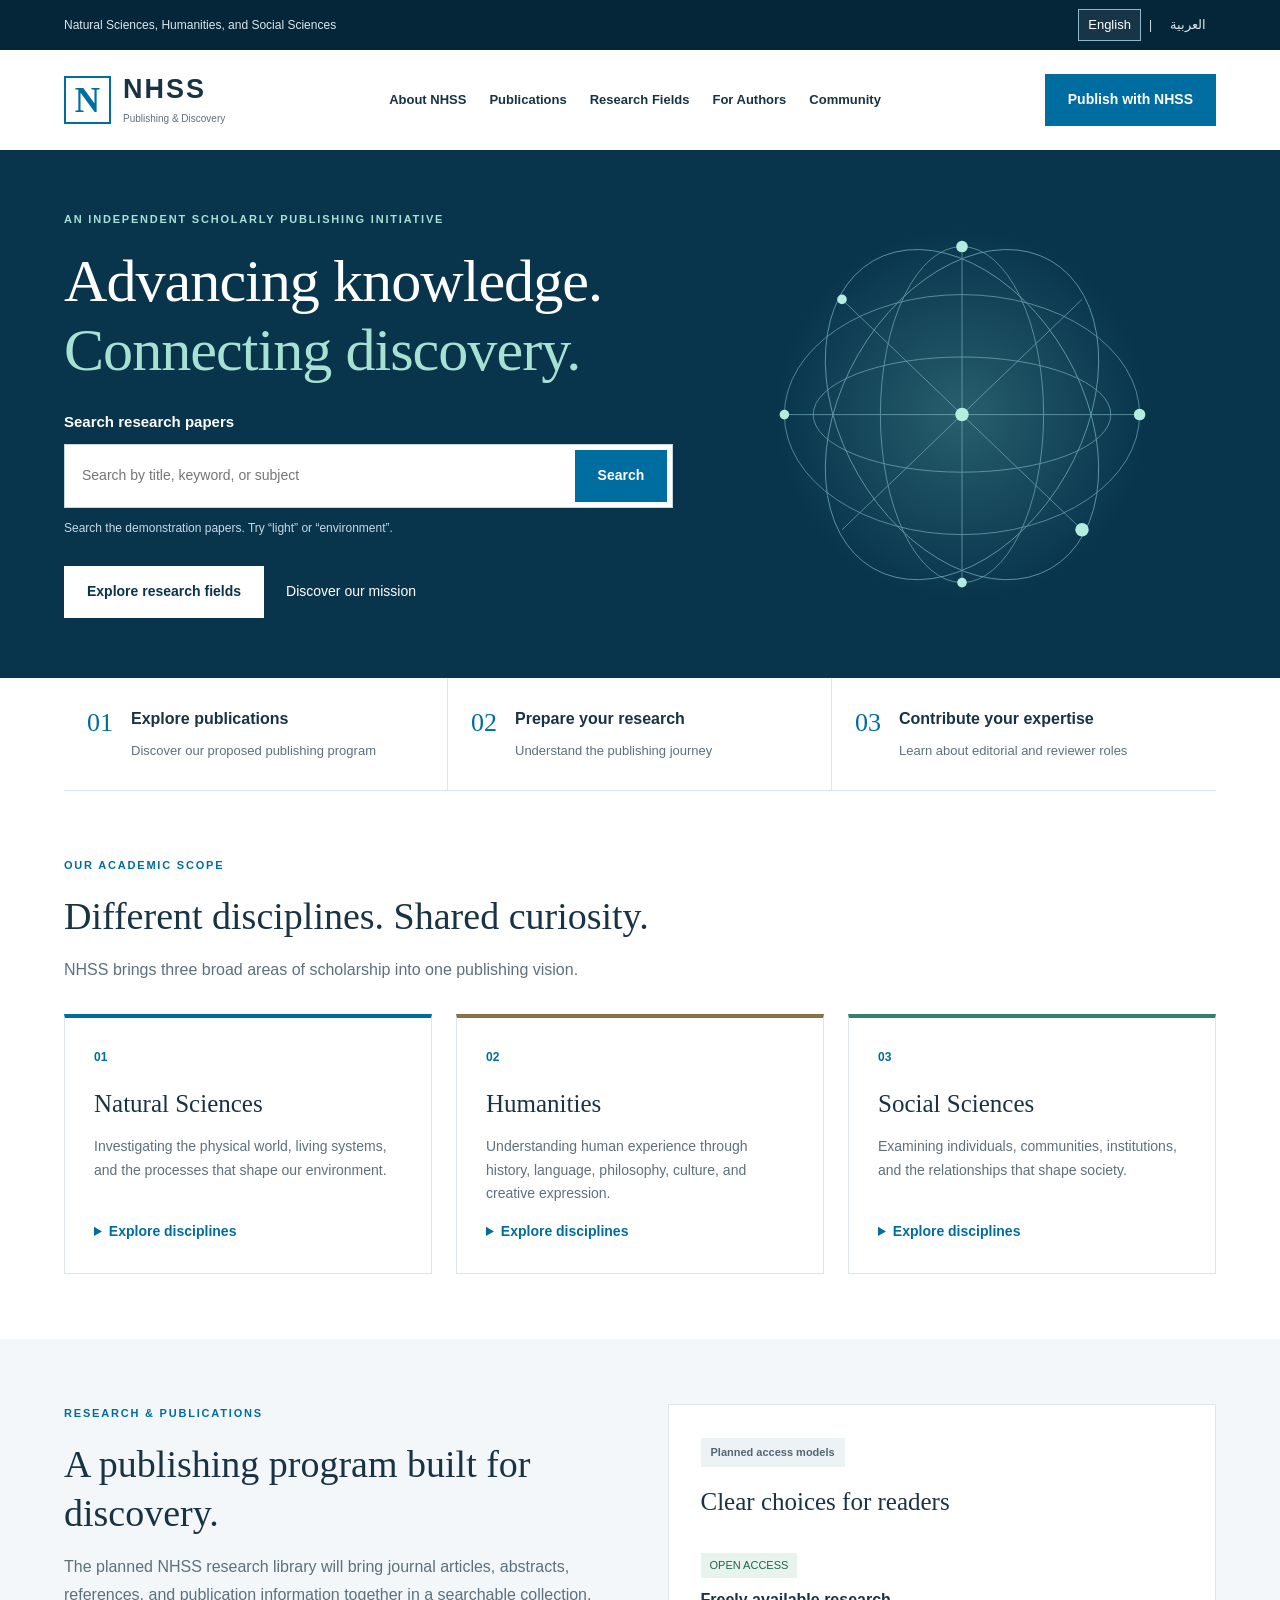
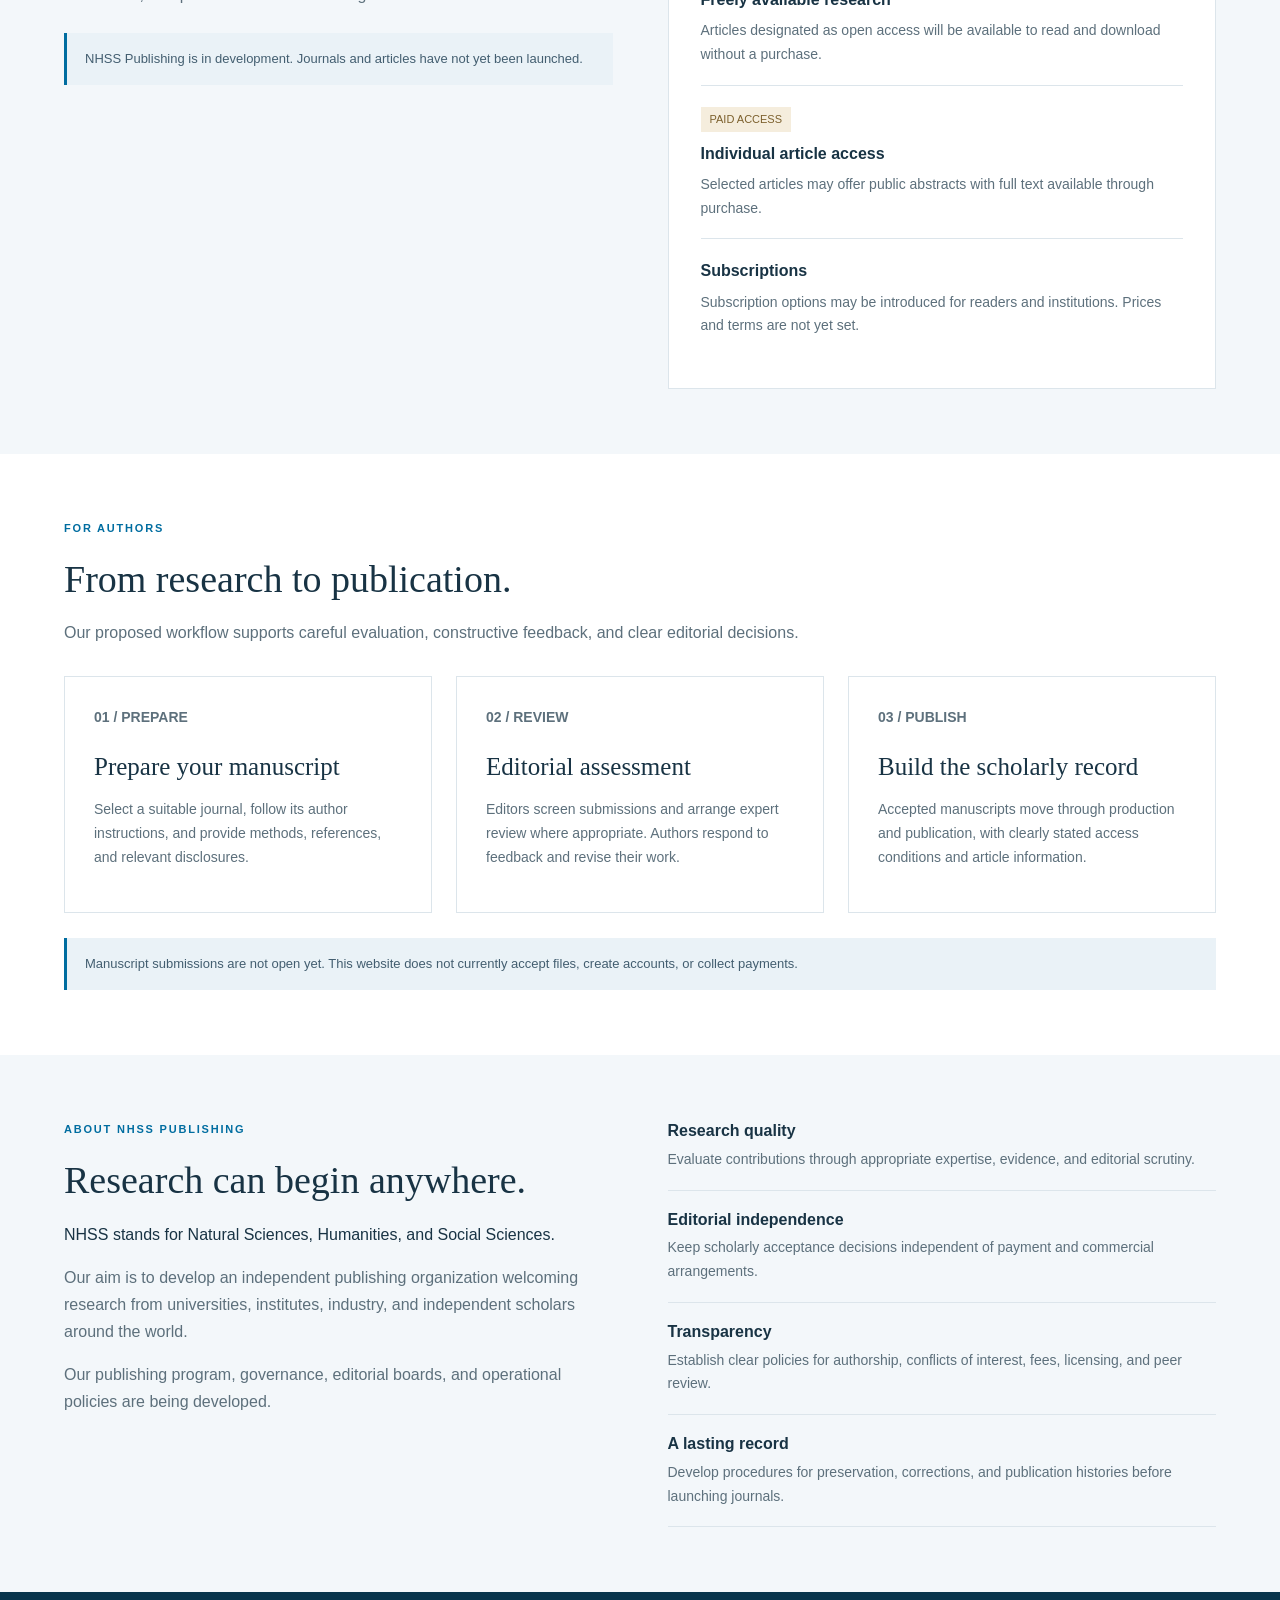
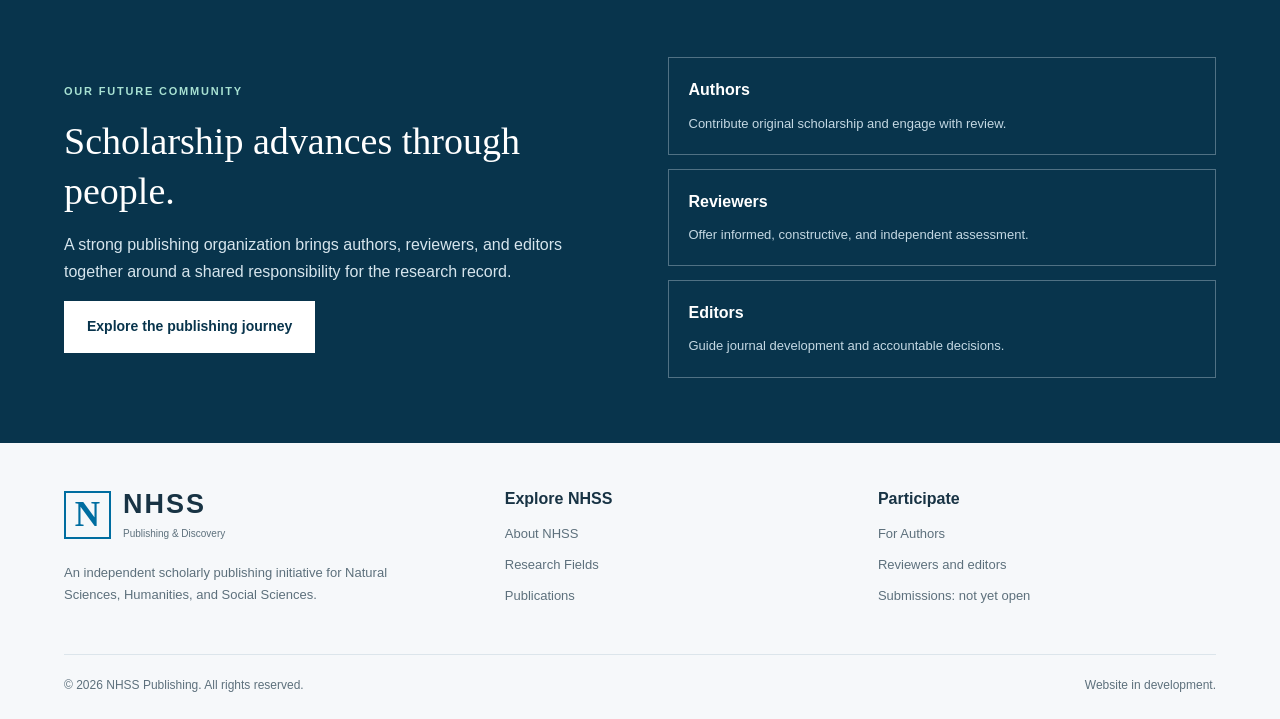
==== commit 2f054943: "Add link to external stylesheet in index.html" ====
--- a/index.html
+++ b/index.html
@@ -569,6 +569,7 @@
       html { scroll-behavior: auto; }
     }
   </style>
+  <link rel="stylesheet" href="styles.css">
 </head>
 
 <body>
--- a/styles.css
+++ b/styles.css
@@ -0,0 +1,112 @@
+/* Homepage research search */
+
+.paper-search {
+  max-width: 650px;
+  margin-block: 24px 28px;
+}
+
+.paper-search label {
+  display: block;
+  margin-bottom: 10px;
+  color: white;
+  font-size: 15px;
+  font-weight: bold;
+}
+
+.paper-search-row {
+  display: flex;
+  padding: 5px;
+  background: white;
+  border: 1px solid #c3d7e1;
+}
+
+.paper-search-row input {
+  flex: 1;
+  min-width: 0;
+  width: 100%;
+  padding: 14px 12px;
+  border: 0;
+  border-radius: 0;
+  color: var(--ink, #183344);
+  background: white;
+  font: inherit;
+  font-size: 14px;
+}
+
+.paper-search-row button {
+  padding: 12px 23px;
+  border: 0;
+  color: white;
+  background: var(--blue, #006da0);
+  font: inherit;
+  font-size: 14px;
+  font-weight: bold;
+  cursor: pointer;
+}
+
+.paper-search-row button:hover {
+  background: #005781;
+}
+
+.paper-search-hint {
+  margin: 10px 0 0;
+  color: #c4dbe6;
+  font-size: 12px;
+}
+
+.paper-search-results {
+  max-width: 650px;
+  margin-bottom: 25px;
+  padding: 20px;
+  background: white;
+  color: var(--ink, #183344);
+}
+
+.paper-search-results[hidden] {
+  display: none !important;
+}
+
+.paper-search-results h2 {
+  margin: 0 0 10px;
+  font-size: 24px;
+}
+
+#paper-results-status {
+  margin-bottom: 12px;
+  color: var(--muted, #5d707c);
+  font-size: 13px;
+}
+
+.paper-result {
+  display: block;
+  padding: 14px 0;
+  border-top: 1px solid var(--line, #dce5eb);
+}
+
+.paper-result strong {
+  display: block;
+  color: var(--blue, #006da0);
+  font-size: 15px;
+}
+
+.paper-result:hover strong {
+  text-decoration: underline;
+}
+
+.paper-result small {
+  display: block;
+  margin-top: 5px;
+  color: var(--muted, #5d707c);
+  font-size: 12px;
+}
+
+@media (max-width: 600px) {
+  .paper-search-row {
+    flex-direction: column;
+    gap: 5px;
+  }
+
+  .paper-search-row button {
+    width: 100%;
+  }
+}
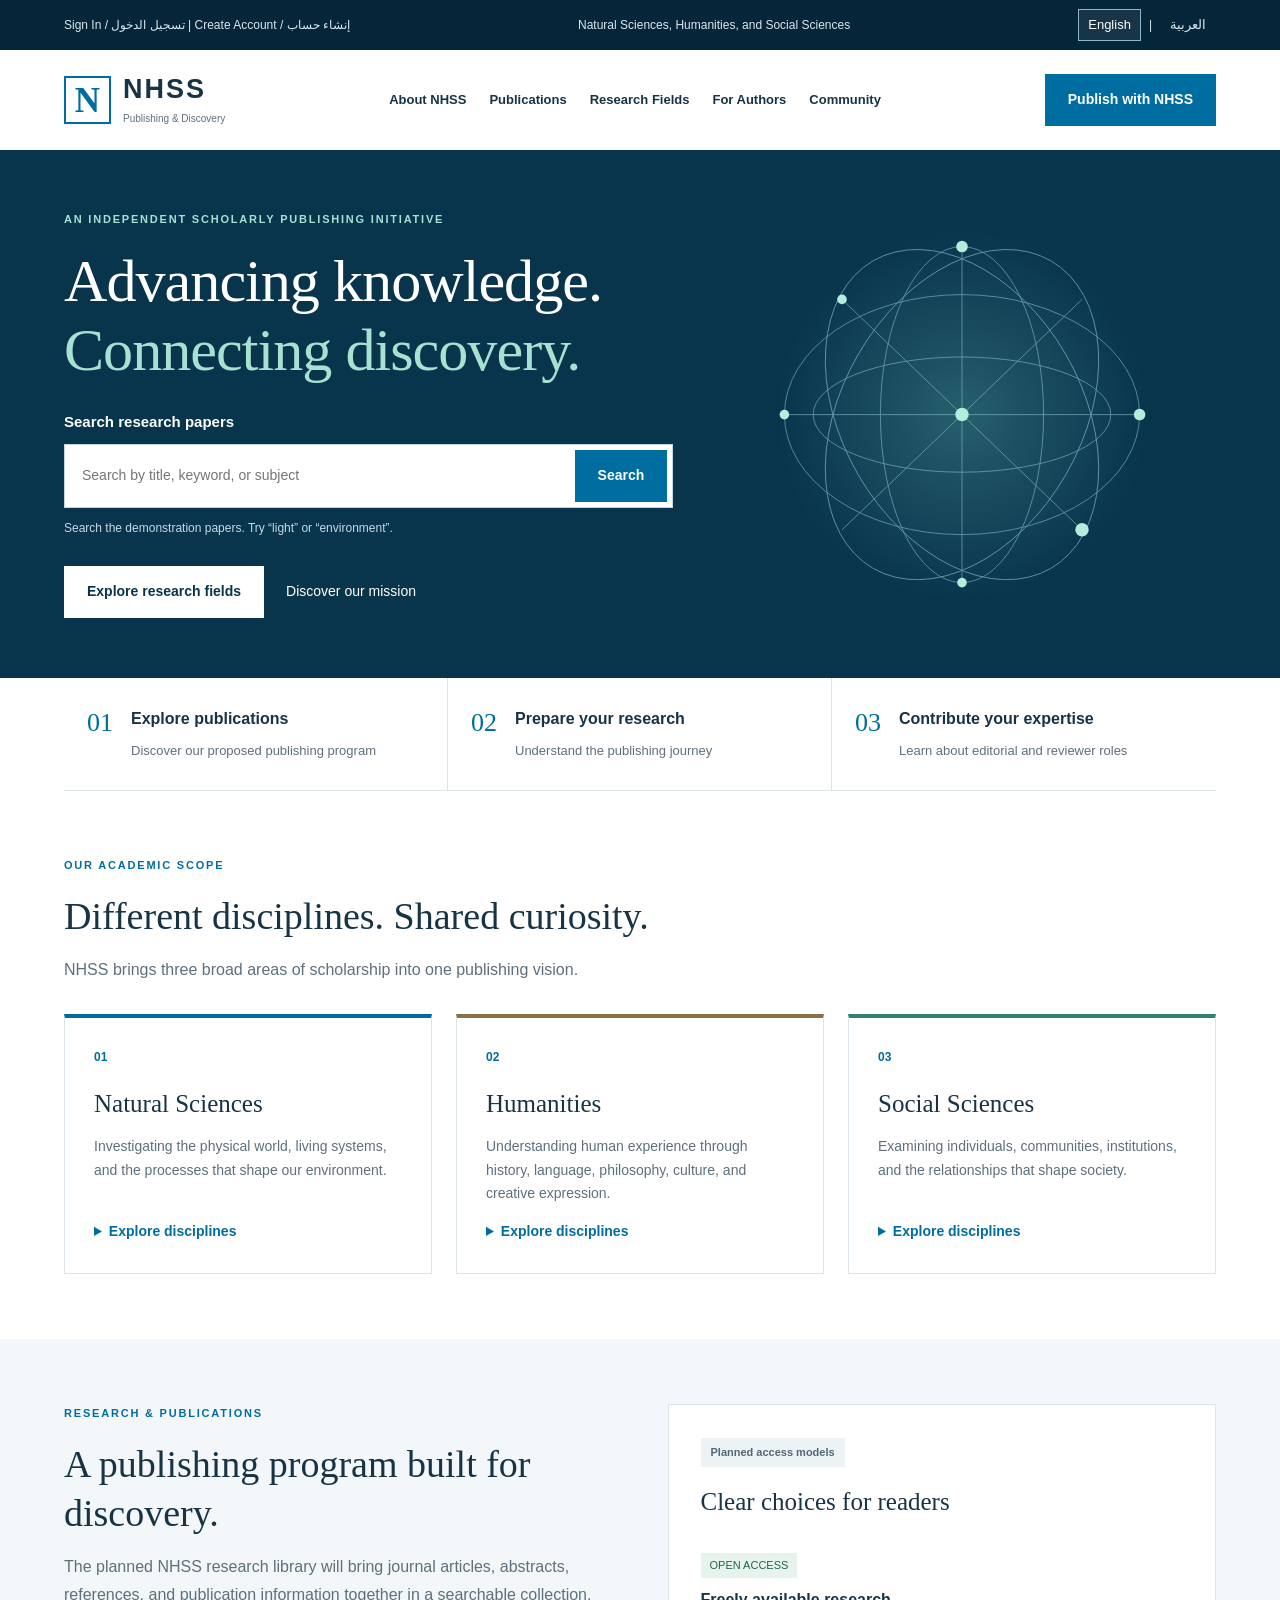
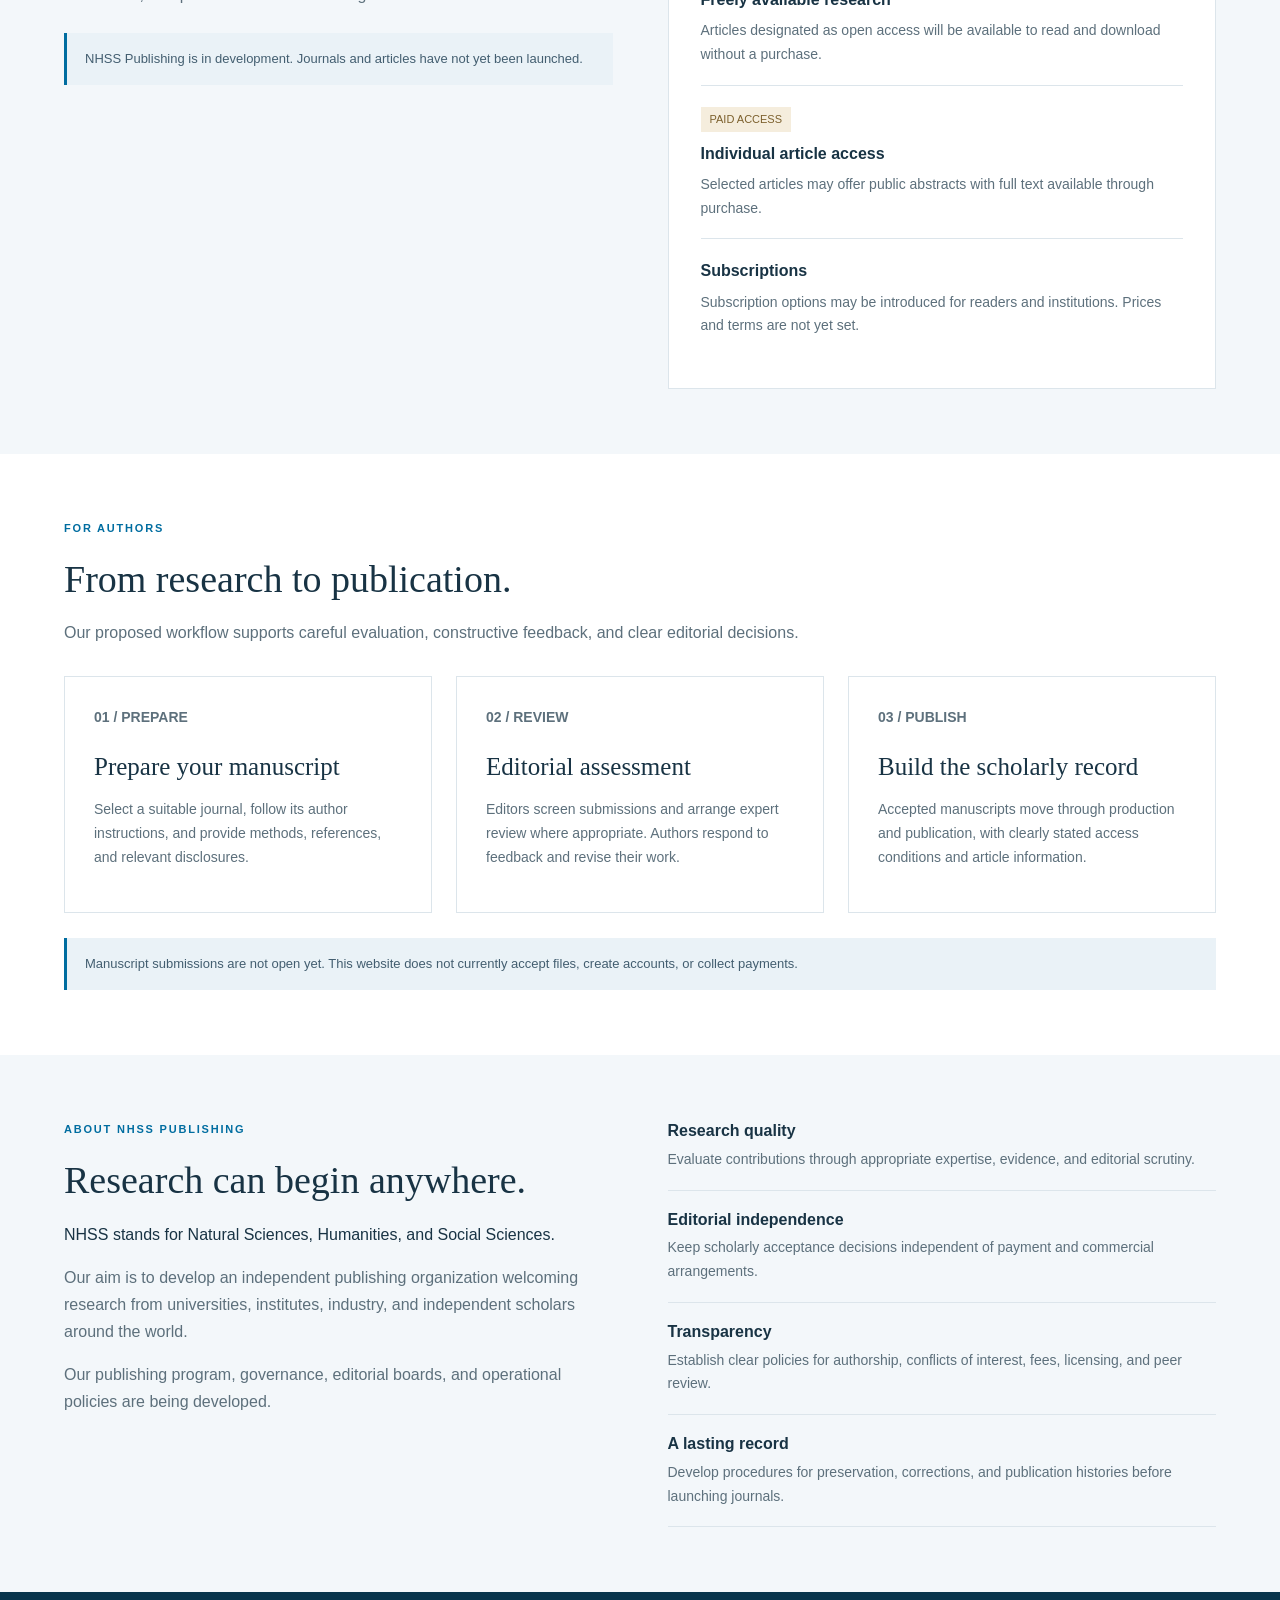
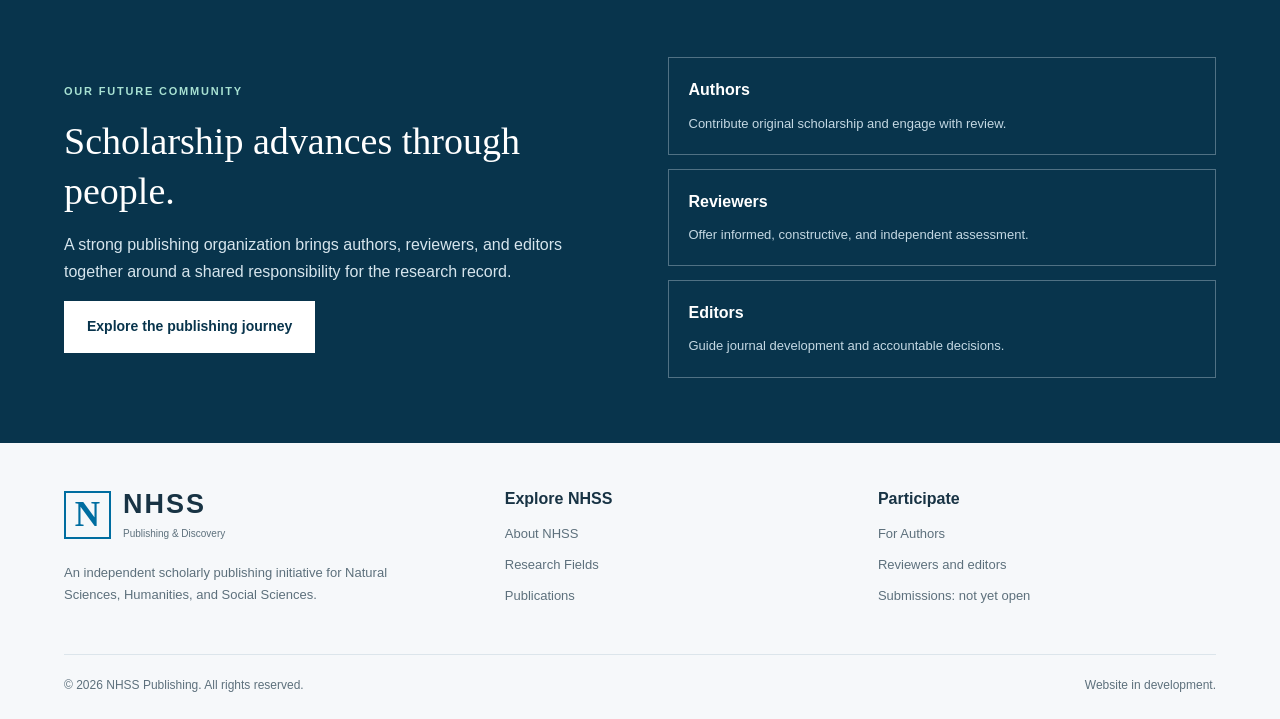
==== commit 0595e402: "Add account links for sign in and account creation" ====
--- a/index.html
+++ b/index.html
@@ -579,6 +579,11 @@
 
   <div class="utility">
     <div class="container utility-inner">
+      <div class="account-links">
+  <a href="login.html">Sign In / تسجيل الدخول</a>
+  <span aria-hidden="true">|</span>
+  <a href="login.html?mode=signup">Create Account / إنشاء حساب</a>
+</div>
       <span class="utility-scope" data-i18n="scope">
         Natural Sciences, Humanities, and Social Sciences
       </span>
@@ -633,7 +638,7 @@
         <a href="#community" data-i18n="navCommunity">Community</a>
       </nav>
 
-      <a class="button header-action" href="#authors" data-i18n="publishButton">
+        <a class="button header-action" href="submit.html" data-i18n="publishButton">
         Publish with NHSS
       </a>
     </div>
@@ -1328,5 +1333,7 @@
 
     setLanguage(savedLanguage);
   </script>
+  <script src="search.js"></script>
+  
 </body>
 </html>
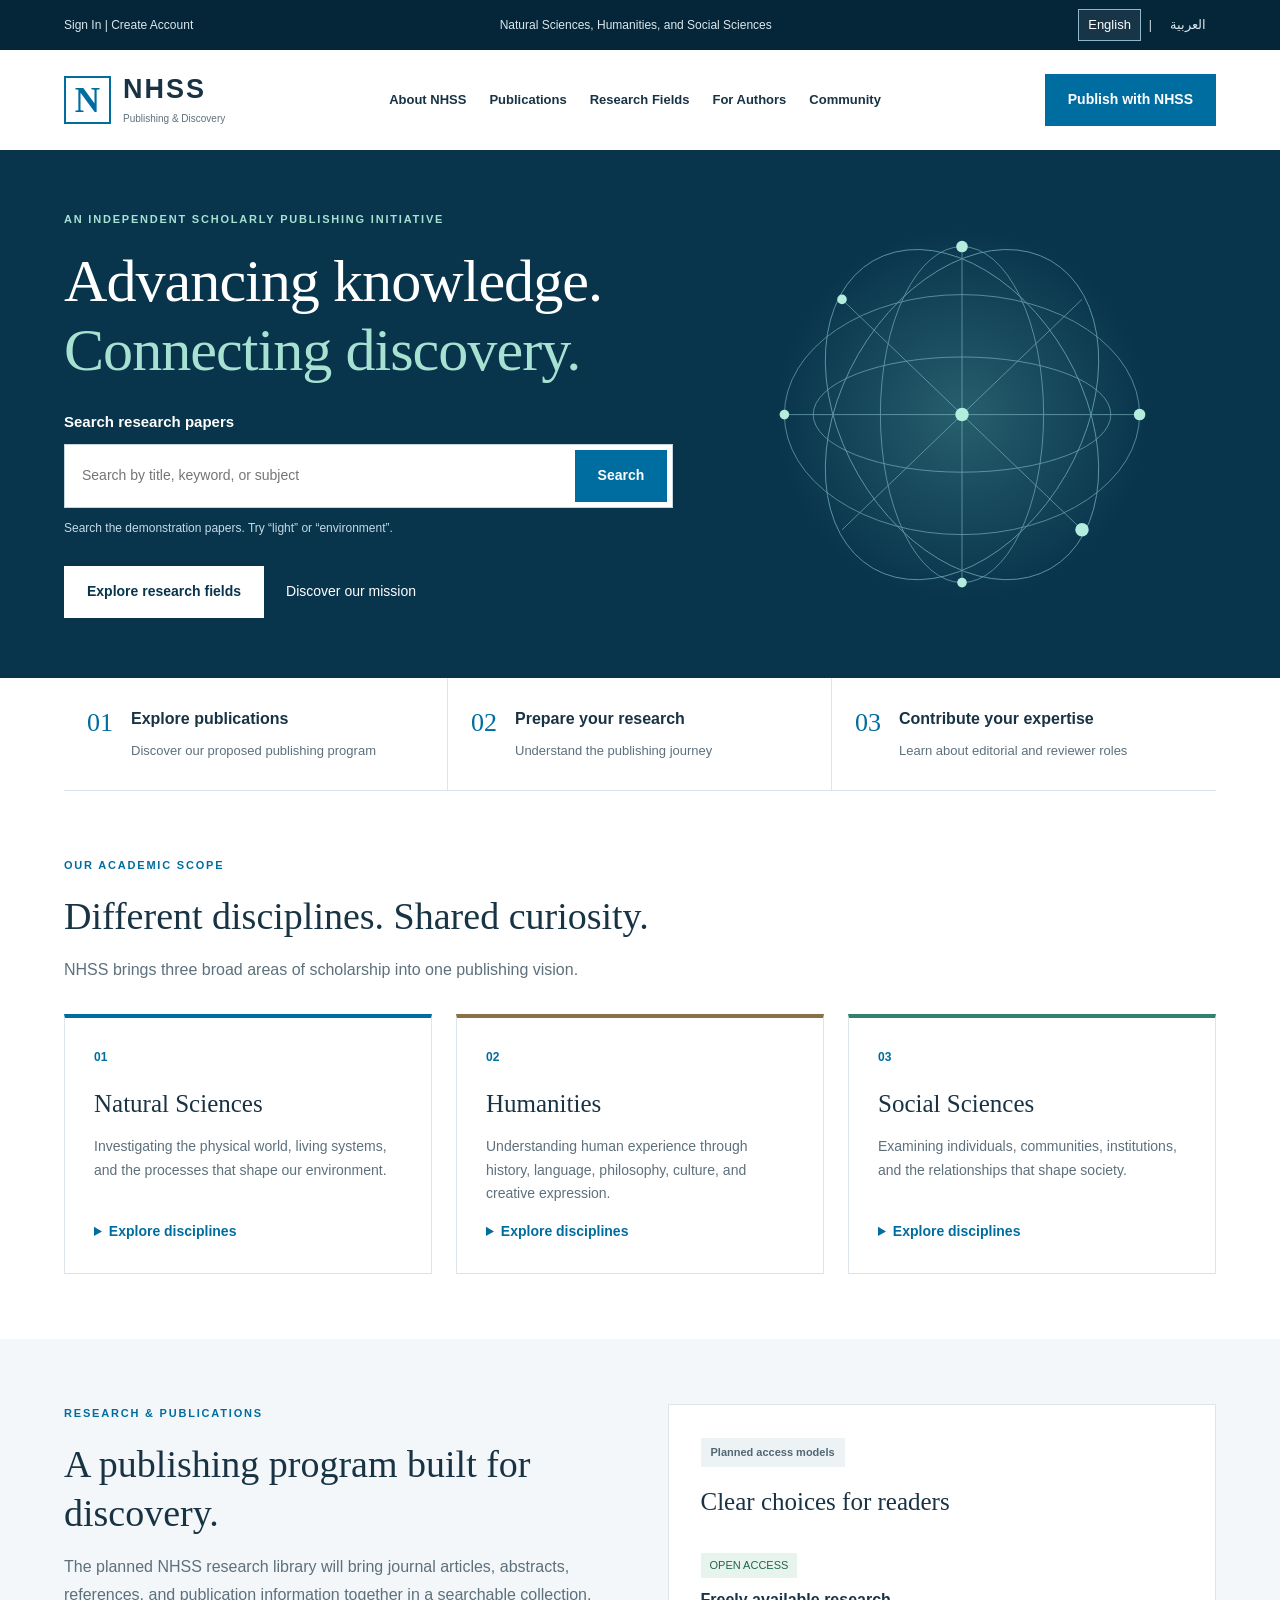
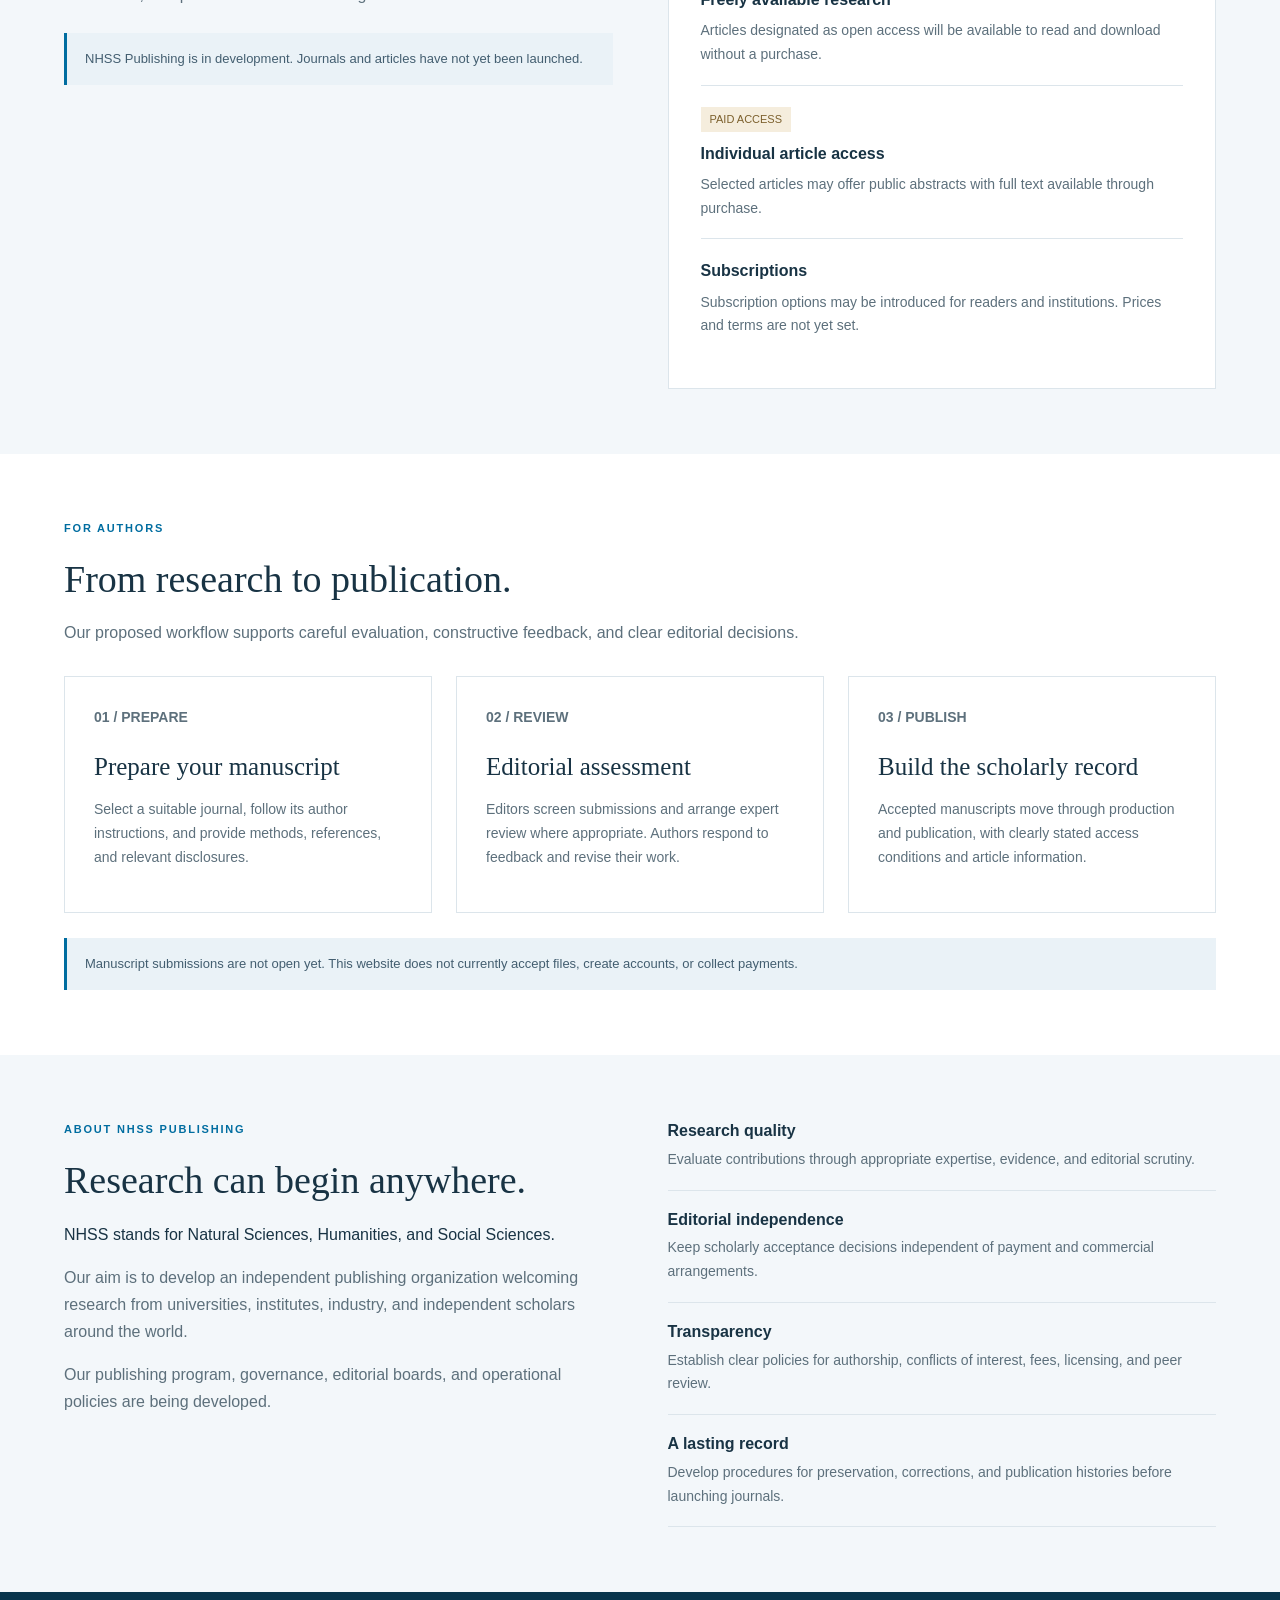
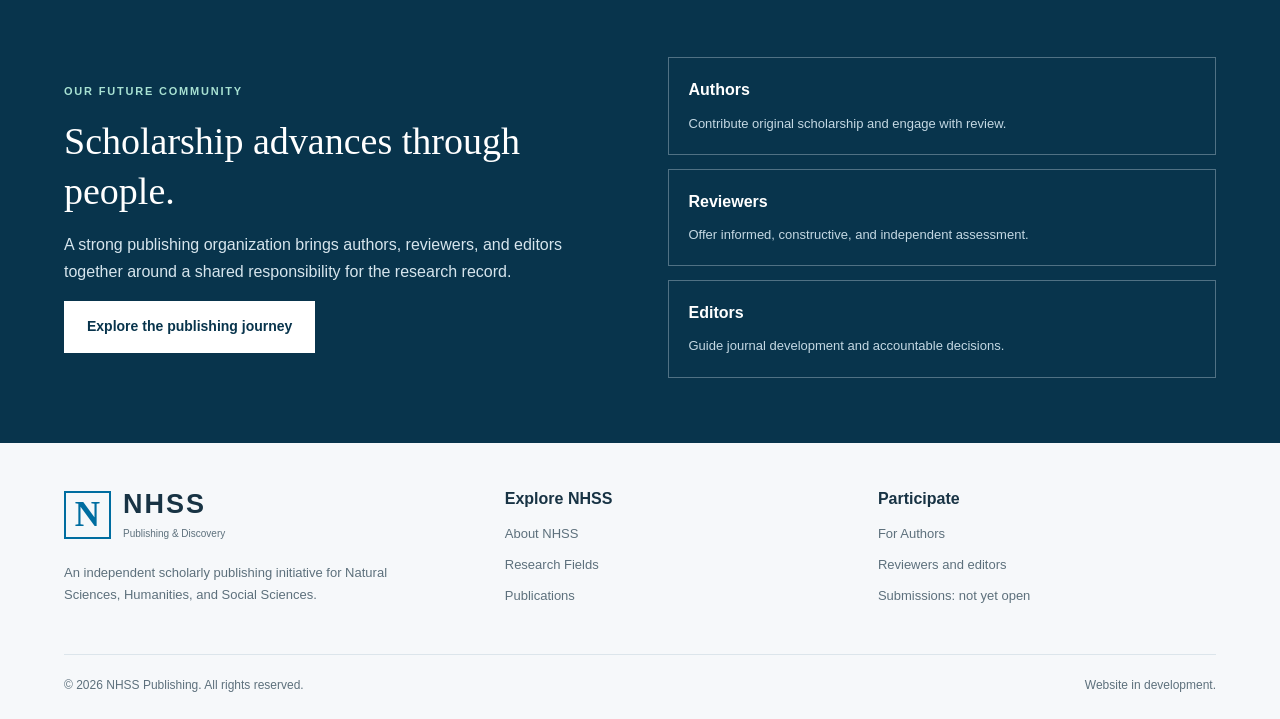
==== commit 4533b696: "Refactor account links for internationalization Updated account links to use data-i18n attributes fo" ====
--- a/index.html
+++ b/index.html
@@ -580,10 +580,10 @@
   <div class="utility">
     <div class="container utility-inner">
       <div class="account-links">
-  <a href="login.html">Sign In / تسجيل الدخول</a>
-  <span aria-hidden="true">|</span>
-  <a href="login.html?mode=signup">Create Account / إنشاء حساب</a>
-</div>
+        <a href="login.html" data-i18n="signIn">Sign In</a>
+        <span aria-hidden="true">|</span>
+        <a href="login.html?mode=signup" data-i18n="createAccount">Create Account</a>
+      </div>
       <span class="utility-scope" data-i18n="scope">
         Natural Sciences, Humanities, and Social Sciences
       </span>
@@ -1090,6 +1090,8 @@
     });
 
     const arabic = {
+      signIn: "تسجيل الدخول",
+      createAccount: "إنشاء حساب",
       skip: "انتقل إلى المحتوى",
       scope: "العلوم الطبيعية والإنسانية والاجتماعية",
       brandSubtitle: "النشر العلمي والاكتشاف",
--- a/styles.css
+++ b/styles.css
@@ -105,6 +105,39 @@
     flex-direction: column;
     gap: 5px;
   }
+  /* Top-bar account links */
+
+.utility {
+  background: #000;
+}
+
+.utility-inner {
+  flex-wrap: wrap;
+}
+
+.account-links {
+  display: flex;
+  align-items: center;
+  flex-wrap: wrap;
+  gap: 12px;
+  margin-inline-start: auto;
+  font-size: 13px;
+}
+
+.account-links a {
+  color: #fff;
+}
+
+.account-links a:hover {
+  text-decoration: underline;
+}
+
+@media (max-width: 700px) {
+  .account-links {
+    margin-inline-start: 0;
+    justify-content: center;
+  }
+}
 
   .paper-search-row button {
     width: 100%;
